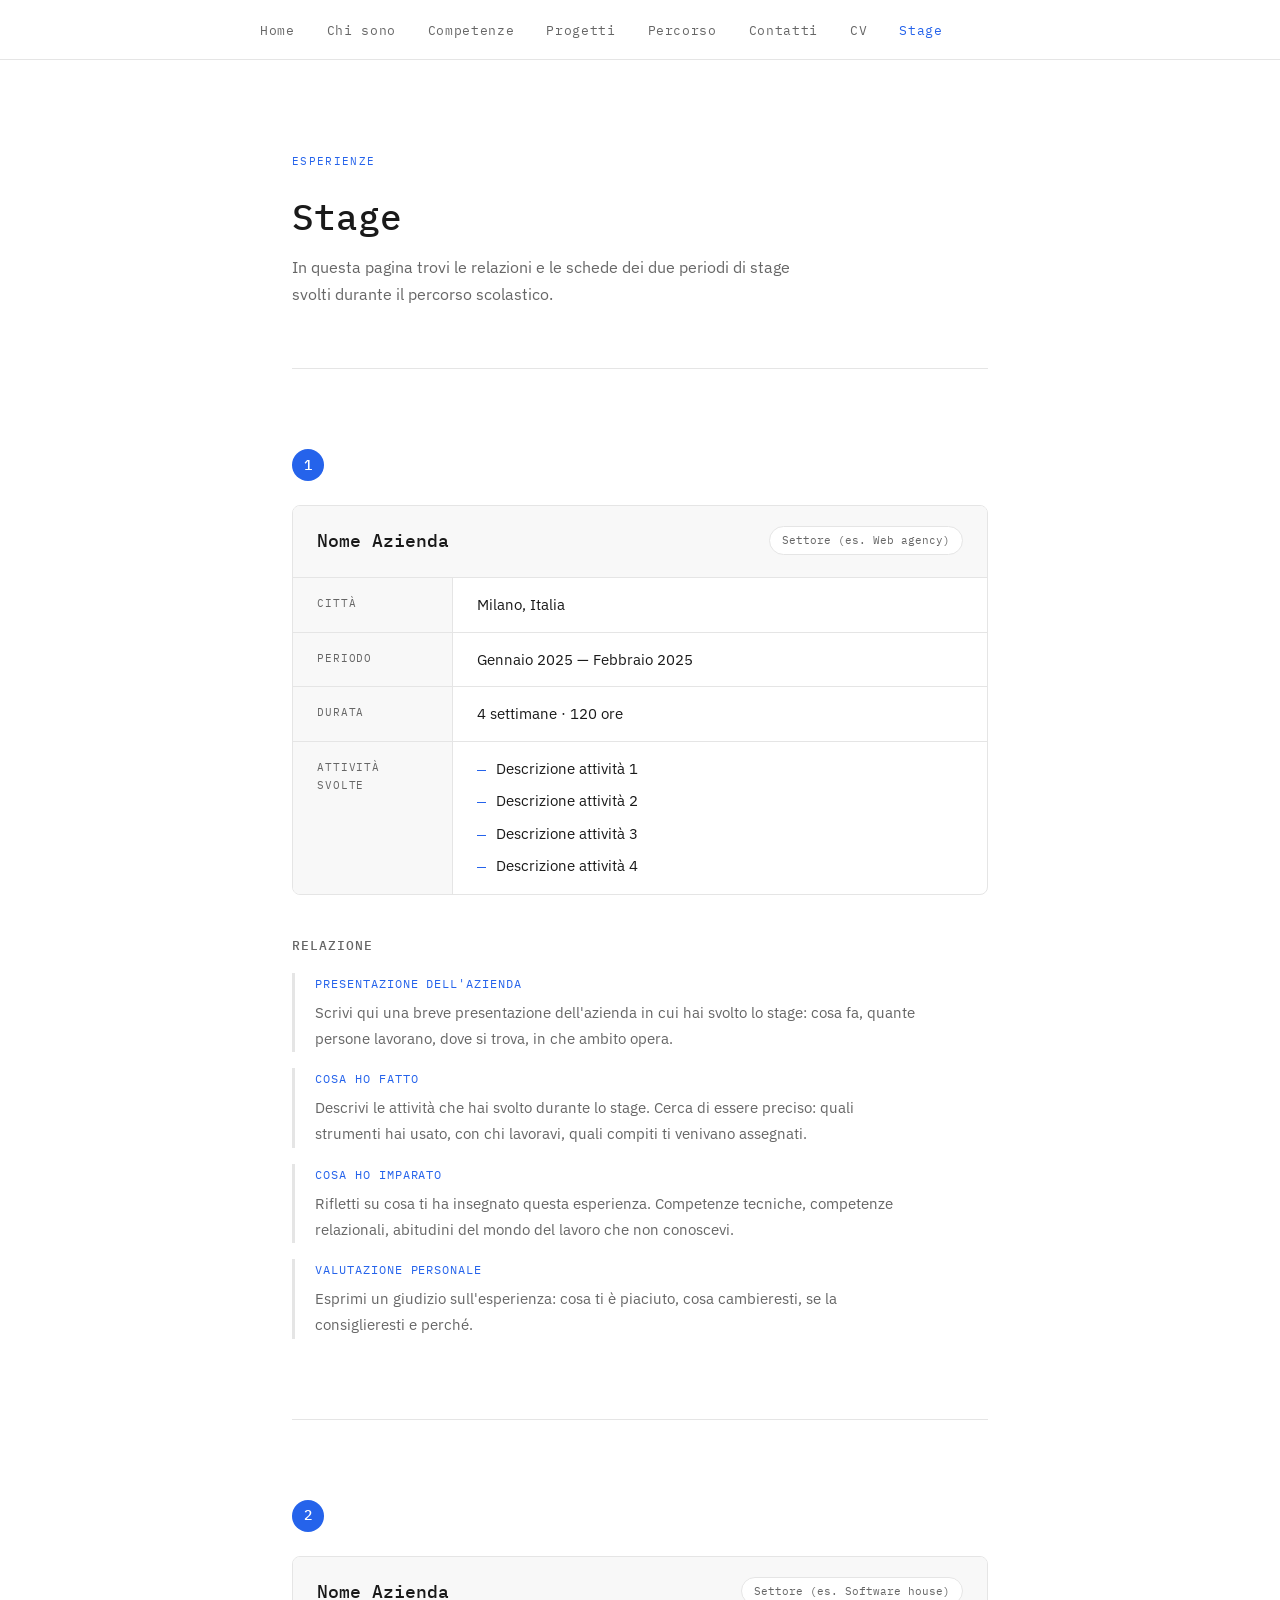
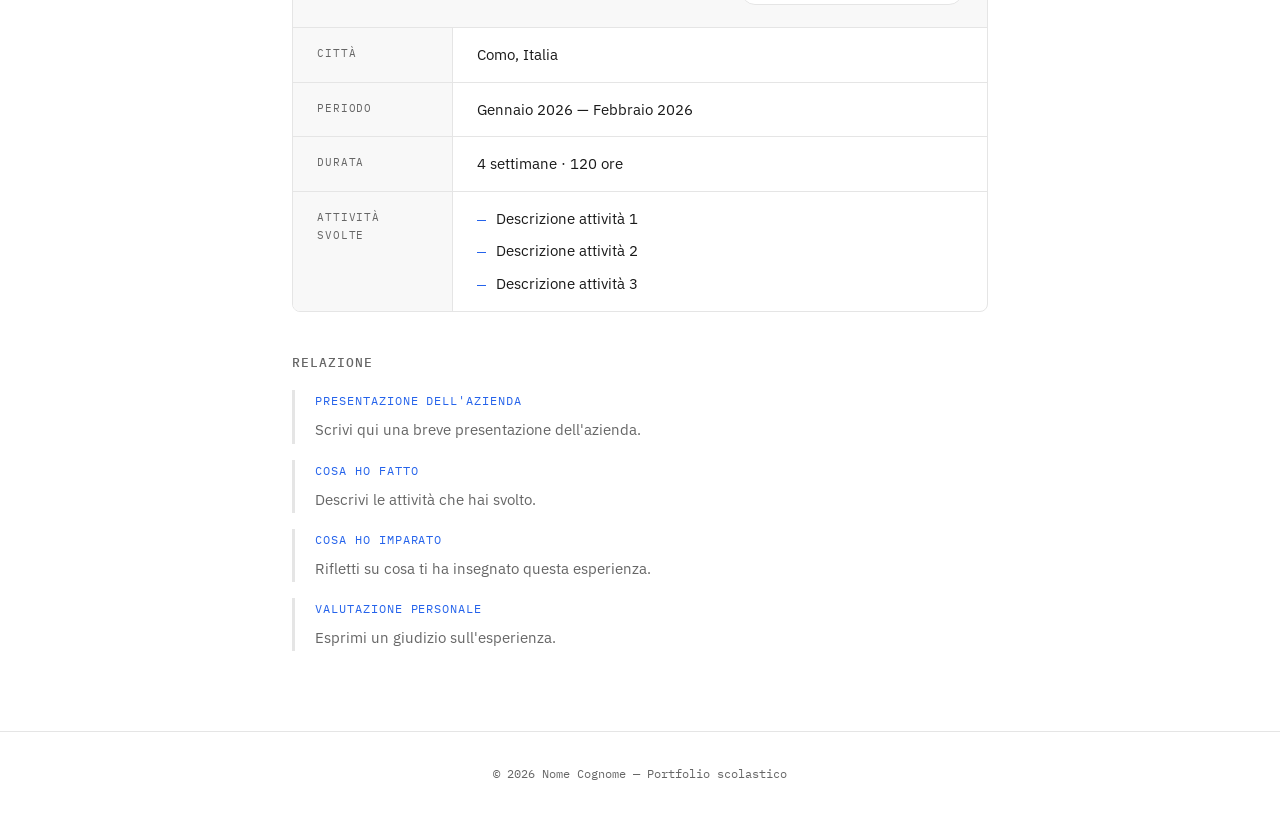
==== stage.html @ 21e11214 "Add files via upload" ====
<!DOCTYPE html>
<html lang="it">
<head>
  <meta charset="UTF-8" />
  <meta name="viewport" content="width=device-width, initial-scale=1.0"/>

  <!-- ✏️ MODIFICA: cambia il titolo con il tuo nome -->
  <title>Nome Cognome — Stage</title>

  <link rel="preconnect" href="https://fonts.googleapis.com">
  <link href="https://fonts.googleapis.com/css2?family=IBM+Plex+Sans:wght@300;400;500&family=IBM+Plex+Mono:wght@400;500&display=swap" rel="stylesheet">
  <link rel="stylesheet" href="style.css">
</head>

<body class="pagina-stage">

  <!-- NAVIGAZIONE -->
  <nav>
    <ul>
      <!-- ✏️ MODIFICA: stessi link del tuo portfolio -->
      <li><a href="./index.html">Home</a></li>
      <li><a href="index.html#chi-sono">Chi sono</a></li>
      <li><a href="./index.html#competenze">Competenze</a></li>
      <li><a href="./index.html#progetti">Progetti</a></li>
      <li><a href="./index.html#percorso">Percorso</a></li>
      <li><a href="./index.html#contatti">Contatti</a></li>
      <li><a href="./index.html#cv">CV</a></li>
      <li><a href="./stage.html" class="attivo">Stage</a></li>
    </ul>
  </nav>

  <main>

    <!-- INTESTAZIONE -->
    <section id="intro">
      <p class="etichetta">Esperienze</p>
      <h1>Stage</h1>
      <p>
        In questa pagina trovi le relazioni e le schede dei due periodi
        di stage svolti durante il percorso scolastico.
      </p>
    </section>


    <!-- ==========================================
         STAGE 1
         ========================================== -->
    <section id="stage-1">

      <div class="numero-stage">1</div>

      <!-- SCHEDA AZIENDA -->
      <div class="scheda-azienda">

        <div class="scheda-header">
          <!-- ✏️ MODIFICA: nome azienda e settore -->
          <h2>Nome Azienda</h2>
          <span class="settore-badge">Settore (es. Web agency)</span>
        </div>

        <div class="scheda-corpo">

          <div class="scheda-riga">
            <span class="scheda-label">Città</span>
            <!-- ✏️ MODIFICA -->
            <span class="scheda-valore">Milano, Italia</span>
          </div>

          <div class="scheda-riga">
            <span class="scheda-label">Periodo</span>
            <!-- ✏️ MODIFICA: quando hai fatto lo stage -->
            <span class="scheda-valore">Gennaio 2025 — Febbraio 2025</span>
          </div>

          <div class="scheda-riga">
            <span class="scheda-label">Durata</span>
            <!-- ✏️ MODIFICA -->
            <span class="scheda-valore">4 settimane · 120 ore</span>
          </div>

          <div class="scheda-riga">
            <span class="scheda-label">Attività svolte</span>
            <!-- ✏️ MODIFICA: aggiungi / rimuovi voci -->
            <ul class="attivita-lista">
              <li>Descrizione attività 1</li>
              <li>Descrizione attività 2</li>
              <li>Descrizione attività 3</li>
              <li>Descrizione attività 4</li>
            </ul>
          </div>

        </div>
      </div>

      <!-- RELAZIONE -->
      <div class="relazione-contenitore">
        <h3>Relazione</h3>

        <div class="relazione-testo">

          <!-- ✏️ Ogni blocco è un paragrafo della relazione.
               Puoi cambiare i titoli e scrivere il tuo testo dentro i tag <p>.
               Puoi aggiungere altri paragrafi copiando il blocco sotto. -->

          <div class="relazione-paragrafo">
            <p class="para-titolo">Presentazione dell'azienda</p>
            <p>
              Scrivi qui una breve presentazione dell'azienda in cui hai svolto
              lo stage: cosa fa, quante persone lavorano, dove si trova,
              in che ambito opera.
            </p>
          </div>

          <div class="relazione-paragrafo">
            <p class="para-titolo">Cosa ho fatto</p>
            <p>
              Descrivi le attività che hai svolto durante lo stage.
              Cerca di essere preciso: quali strumenti hai usato,
              con chi lavoravi, quali compiti ti venivano assegnati.
            </p>
          </div>

          <div class="relazione-paragrafo">
            <p class="para-titolo">Cosa ho imparato</p>
            <p>
              Rifletti su cosa ti ha insegnato questa esperienza.
              Competenze tecniche, competenze relazionali, abitudini
              del mondo del lavoro che non conoscevi.
            </p>
          </div>

          <div class="relazione-paragrafo">
            <p class="para-titolo">Valutazione personale</p>
            <p>
              Esprimi un giudizio sull'esperienza: cosa ti è piaciuto,
              cosa cambieresti, se la consiglieresti e perché.
            </p>
          </div>

        </div>
      </div>

    </section>


    <!-- ==========================================
         STAGE 2
         ========================================== -->
    <section id="stage-2">

      <div class="numero-stage">2</div>

      <!-- SCHEDA AZIENDA -->
      <div class="scheda-azienda">

        <div class="scheda-header">
          <!-- ✏️ MODIFICA: nome azienda e settore -->
          <h2>Nome Azienda</h2>
          <span class="settore-badge">Settore (es. Software house)</span>
        </div>

        <div class="scheda-corpo">

          <div class="scheda-riga">
            <span class="scheda-label">Città</span>
            <span class="scheda-valore">Como, Italia</span>
          </div>

          <div class="scheda-riga">
            <span class="scheda-label">Periodo</span>
            <span class="scheda-valore">Gennaio 2026 — Febbraio 2026</span>
          </div>

          <div class="scheda-riga">
            <span class="scheda-label">Durata</span>
            <span class="scheda-valore">4 settimane · 120 ore</span>
          </div>

          <div class="scheda-riga">
            <span class="scheda-label">Attività svolte</span>
            <ul class="attivita-lista">
              <li>Descrizione attività 1</li>
              <li>Descrizione attività 2</li>
              <li>Descrizione attività 3</li>
            </ul>
          </div>

        </div>
      </div>

      <!-- RELAZIONE -->
      <div class="relazione-contenitore">
        <h3>Relazione</h3>

        <div class="relazione-testo">

          <div class="relazione-paragrafo">
            <p class="para-titolo">Presentazione dell'azienda</p>
            <p>
              Scrivi qui una breve presentazione dell'azienda.
            </p>
          </div>

          <div class="relazione-paragrafo">
            <p class="para-titolo">Cosa ho fatto</p>
            <p>
              Descrivi le attività che hai svolto.
            </p>
          </div>

          <div class="relazione-paragrafo">
            <p class="para-titolo">Cosa ho imparato</p>
            <p>
              Rifletti su cosa ti ha insegnato questa esperienza.
            </p>
          </div>

          <div class="relazione-paragrafo">
            <p class="para-titolo">Valutazione personale</p>
            <p>
              Esprimi un giudizio sull'esperienza.
            </p>
          </div>

        </div>
      </div>

    </section>

  </main>

  <footer>
    <!-- ✏️ MODIFICA: il tuo nome -->
    © 2026 Nome Cognome — Portfolio scolastico
  </footer>

</body>
</html>
---- style.css ----
/* =============================================
   VARIABILI — modifica qui i colori del sito
   Cambiarle qui le cambia su TUTTE le pagine
   ============================================= */
:root {
  --colore-sfondo:     #ffffff;
  --colore-testo:      #1a1a1a;
  --colore-testo-muto: #666666;
  --colore-accento:    #2563eb;   /* ✏️ cambia questo colore con il tuo preferito */
  --colore-bordo:      #e5e5e5;
  --colore-card:       #f8f8f8;

  --font-titoli: 'IBM Plex Mono', monospace;
  --font-testo:  'IBM Plex Sans', sans-serif;

  --larghezza-max: 760px;
  --raggio:        8px;
}

/* =============================================
   RESET E BASE
   ============================================= */
*, *::before, *::after {
  box-sizing: border-box;
  margin: 0;
  padding: 0;
}

html {
  scroll-behavior: smooth;
}

body {
  background-color: var(--colore-sfondo);
  color: var(--colore-testo);
  font-family: var(--font-testo);
  font-size: 16px;
  line-height: 1.7;
}

/* =============================================
   NAVIGAZIONE
   ============================================= */
nav {
  position: sticky;
  top: 0;
  background-color: var(--colore-sfondo);
  border-bottom: 1px solid var(--colore-bordo);
  z-index: 100;
  padding: 0 32px;
}

nav ul {
  list-style: none;
  display: flex;
  gap: 32px;
  max-width: var(--larghezza-max);
  margin: 0 auto;
  padding: 16px 0;
}

nav a {
  text-decoration: none;
  color: var(--colore-testo-muto);
  font-size: 13px;
  font-family: var(--font-titoli);
  letter-spacing: 0.05em;
  transition: color 0.2s;
}

nav a:hover,
nav a.attivo {
  color: var(--colore-accento);
}

/* =============================================
   LAYOUT PRINCIPALE
   ============================================= */
main {
  max-width: var(--larghezza-max);
  margin: 0 auto;
  padding: 0 32px;
}

section {
  padding: 80px 0;
  border-bottom: 1px solid var(--colore-bordo);
}

section:last-child {
  border-bottom: none;
}

/* =============================================
   TIPOGRAFIA
   ============================================= */
.etichetta {
  font-family: var(--font-titoli);
  font-size: 11px;
  letter-spacing: 0.12em;
  text-transform: uppercase;
  color: var(--colore-accento);
  margin-bottom: 24px;
}

h1 {
  font-family: var(--font-titoli);
  font-size: clamp(28px, 5vw, 42px);
  font-weight: 500;
  line-height: 1.2;
  margin-bottom: 16px;
}

/* h1 nella pagina stage è leggermente più piccolo */
.pagina-stage h1 {
  font-size: clamp(24px, 4vw, 36px);
}

h2 {
  font-family: var(--font-titoli);
  font-size: 22px;
  font-weight: 500;
  margin-bottom: 8px;
}

h3 {
  font-family: var(--font-titoli);
  font-size: 15px;
  font-weight: 500;
  margin-bottom: 6px;
}

p {
  color: var(--colore-testo-muto);
  max-width: 600px;
}

a {
  color: var(--colore-accento);
}

/* =============================================
   SEZIONE HERO (intestazione — solo index)
   ============================================= */
#hero {
  padding: 100px 0 80px;
}

#hero .sottotitolo {
  font-size: 18px;
  color: var(--colore-testo-muto);
  margin-bottom: 32px;
  max-width: 520px;
}

.tag-list {
  display: flex;
  flex-wrap: wrap;
  gap: 8px;
  margin-top: 24px;
}

.tag {
  font-family: var(--font-titoli);
  font-size: 12px;
  padding: 4px 12px;
  border: 1px solid var(--colore-bordo);
  border-radius: 100px;
  color: var(--colore-testo-muto);
}

/* =============================================
   SEZIONE CHI SONO — griglia 2 colonne
   ============================================= */
.griglia-2col {
  display: grid;
  grid-template-columns: 1fr 1fr;
  gap: 40px;
  margin-top: 32px;
}

.info-riga {
  display: flex;
  flex-direction: column;
  gap: 4px;
  padding: 16px 0;
  border-bottom: 1px solid var(--colore-bordo);
}

.info-riga span:first-child {
  font-family: var(--font-titoli);
  font-size: 11px;
  text-transform: uppercase;
  letter-spacing: 0.08em;
  color: var(--colore-testo-muto);
}

.info-riga span:last-child {
  font-size: 15px;
  color: var(--colore-testo);
}

/* =============================================
   SEZIONE COMPETENZE
   ============================================= */
.competenze-griglia {
  display: grid;
  grid-template-columns: repeat(auto-fill, minmax(200px, 1fr));
  gap: 16px;
  margin-top: 32px;
}

.competenza-card {
  background: var(--colore-card);
  border: 1px solid var(--colore-bordo);
  border-radius: var(--raggio);
  padding: 20px;
}

.competenza-card h3 {
  font-size: 13px;
  margin-bottom: 12px;
  color: var(--colore-testo);
}

.barra-contenitore {
  background: var(--colore-bordo);
  border-radius: 4px;
  height: 4px;
  overflow: hidden;
}

.barra {
  height: 100%;
  background: var(--colore-accento);
  border-radius: 4px;
}

.livello-label {
  font-family: var(--font-titoli);
  font-size: 10px;
  color: var(--colore-testo-muto);
  margin-top: 6px;
}

/* =============================================
   SEZIONE PROGETTI
   ============================================= */
.progetti-lista {
  display: flex;
  flex-direction: column;
  gap: 24px;
  margin-top: 32px;
}

.progetto-card {
  border: 1px solid var(--colore-bordo);
  border-radius: var(--raggio);
  overflow: hidden;
  transition: border-color 0.2s;
}

.progetto-card:hover {
  border-color: var(--colore-accento);
}

.progetto-immagine {
  width: 100%;
  height: 180px;
  background: var(--colore-card);
  display: flex;
  align-items: center;
  justify-content: center;
  font-family: var(--font-titoli);
  font-size: 12px;
  color: var(--colore-testo-muto);
  /* ✏️ puoi sostituire il colore di sfondo con un'immagine:
     background: url('immagine-progetto.jpg') center/cover; */
}

.progetto-corpo {
  padding: 24px;
}

.progetto-meta {
  display: flex;
  gap: 12px;
  margin-top: 12px;
  flex-wrap: wrap;
}

.badge {
  font-family: var(--font-titoli);
  font-size: 11px;
  padding: 3px 10px;
  border-radius: 4px;
  background: var(--colore-card);
  border: 1px solid var(--colore-bordo);
  color: var(--colore-testo-muto);
}

.progetto-link {
  display: inline-block;
  margin-top: 16px;
  font-family: var(--font-titoli);
  font-size: 12px;
  color: var(--colore-accento);
  text-decoration: none;
}

.progetto-link:hover {
  text-decoration: underline;
}

/* =============================================
   SEZIONE PERCORSO — timeline
   ============================================= */
.timeline {
  margin-top: 32px;
  display: flex;
  flex-direction: column;
  gap: 0;
}

.timeline-item {
  display: grid;
  grid-template-columns: 100px 1fr;
  gap: 24px;
  padding-bottom: 32px;
  position: relative;
}

.timeline-item::before {
  content: '';
  position: absolute;
  left: 91px;
  top: 6px;
  bottom: 0;
  width: 1px;
  background: var(--colore-bordo);
}

.timeline-item:last-child::before {
  display: none;
}

.timeline-anno {
  font-family: var(--font-titoli);
  font-size: 12px;
  color: var(--colore-testo-muto);
  padding-top: 2px;
  text-align: right;
}

.timeline-contenuto {
  padding-left: 20px;
  position: relative;
}

.timeline-contenuto::before {
  content: '';
  position: absolute;
  left: -4px;
  top: 7px;
  width: 8px;
  height: 8px;
  border-radius: 50%;
  background: var(--colore-accento);
}

/* =============================================
   SEZIONE CONTATTI
   ============================================= */
.contatti-lista {
  margin-top: 32px;
  display: flex;
  flex-direction: column;
  gap: 16px;
}

.contatto-riga {
  display: flex;
  align-items: center;
  gap: 16px;
  padding: 16px 20px;
  border: 1px solid var(--colore-bordo);
  border-radius: var(--raggio);
  text-decoration: none;
  color: var(--colore-testo);
  transition: border-color 0.2s, background 0.2s;
}

.contatto-riga:hover {
  border-color: var(--colore-accento);
  background: var(--colore-card);
}

.contatto-icona {
  font-family: var(--font-titoli);
  font-size: 12px;
  color: var(--colore-accento);
  min-width: 80px;
}

/* =============================================
   SEZIONE CV
   ============================================= */
.cv-download-bar {
  display: flex;
  align-items: center;
  justify-content: space-between;
  background: var(--colore-card);
  border: 1px solid var(--colore-bordo);
  border-radius: var(--raggio);
  padding: 16px 24px;
  margin-top: 32px;
  margin-bottom: 40px;
  flex-wrap: wrap;
  gap: 12px;
}

.cv-download-bar p {
  font-size: 14px;
  max-width: none;
}

.btn-scarica {
  display: inline-flex;
  align-items: center;
  gap: 8px;
  background: var(--colore-accento);
  color: #fff;
  text-decoration: none;
  font-family: var(--font-titoli);
  font-size: 12px;
  letter-spacing: 0.05em;
  padding: 10px 20px;
  border-radius: var(--raggio);
  transition: opacity 0.2s;
  white-space: nowrap;
}

.btn-scarica:hover {
  opacity: 0.85;
  color: #fff;
}

.cv-blocco {
  margin-bottom: 40px;
}

.cv-blocco-titolo {
  font-family: var(--font-titoli);
  font-size: 11px;
  letter-spacing: 0.12em;
  text-transform: uppercase;
  color: var(--colore-accento);
  border-bottom: 1px solid var(--colore-bordo);
  padding-bottom: 8px;
  margin-bottom: 20px;
}

.cv-riga {
  display: grid;
  grid-template-columns: 110px 1fr;
  gap: 16px 24px;
  padding: 14px 0;
  border-bottom: 1px solid var(--colore-bordo);
  align-items: start;
}

.cv-riga:last-child {
  border-bottom: none;
}

.cv-periodo {
  font-family: var(--font-titoli);
  font-size: 11px;
  color: var(--colore-testo-muto);
  padding-top: 3px;
}

.cv-contenuto h3 {
  font-size: 14px;
  font-weight: 500;
  margin-bottom: 2px;
  color: var(--colore-testo);
}

.cv-contenuto .cv-luogo {
  font-size: 13px;
  color: var(--colore-accento);
  font-family: var(--font-titoli);
  margin-bottom: 4px;
}

.cv-contenuto p {
  font-size: 13px;
  color: var(--colore-testo-muto);
  max-width: none;
  margin: 0;
}

.cv-skill-lista {
  display: flex;
  flex-wrap: wrap;
  gap: 8px;
  padding: 12px 0;
}

.cv-skill {
  font-family: var(--font-titoli);
  font-size: 11px;
  padding: 4px 12px;
  border-radius: 4px;
  background: var(--colore-card);
  border: 1px solid var(--colore-bordo);
  color: var(--colore-testo);
}

/* =============================================
   PAGINA STAGE — componenti specifici
   ============================================= */

/* Intestazione pagina stage */
#intro {
  padding: 80px 0 60px;
}

#intro p {
  margin-top: 12px;
  max-width: 520px;
}

/* Numerazione stage (cerchio colorato) */
.numero-stage {
  display: inline-flex;
  align-items: center;
  justify-content: center;
  width: 32px;
  height: 32px;
  border-radius: 50%;
  background: var(--colore-accento);
  color: #fff;
  font-family: var(--font-titoli);
  font-size: 14px;
  font-weight: 500;
  margin-bottom: 24px;
}

/* Scheda azienda */
.scheda-azienda {
  border: 1px solid var(--colore-bordo);
  border-radius: var(--raggio);
  overflow: hidden;
  margin-bottom: 40px;
}

.scheda-header {
  background: var(--colore-card);
  border-bottom: 1px solid var(--colore-bordo);
  padding: 20px 24px;
  display: flex;
  align-items: flex-start;
  justify-content: space-between;
  gap: 16px;
  flex-wrap: wrap;
}

.scheda-header h2 {
  font-size: 18px;
  margin-bottom: 0;
}

.scheda-header .settore-badge {
  font-family: var(--font-titoli);
  font-size: 11px;
  padding: 4px 12px;
  border: 1px solid var(--colore-bordo);
  border-radius: 100px;
  color: var(--colore-testo-muto);
  background: var(--colore-sfondo);
  white-space: nowrap;
}

.scheda-corpo {
  padding: 0;
}

.scheda-riga {
  display: grid;
  grid-template-columns: 160px 1fr;
  border-bottom: 1px solid var(--colore-bordo);
}

.scheda-riga:last-child {
  border-bottom: none;
}

.scheda-label {
  font-family: var(--font-titoli);
  font-size: 11px;
  text-transform: uppercase;
  letter-spacing: 0.08em;
  color: var(--colore-testo-muto);
  padding: 16px 24px;
  background: var(--colore-card);
  border-right: 1px solid var(--colore-bordo);
  display: flex;
  align-items: flex-start;
}

.scheda-valore {
  padding: 14px 24px;
  font-size: 15px;
  color: var(--colore-testo);
}

/* Lista attività dentro la scheda */
.attivita-lista {
  list-style: none;
  display: flex;
  flex-direction: column;
  gap: 6px;
  padding: 14px 24px;
}

.attivita-lista li {
  font-size: 15px;
  color: var(--colore-testo);
  display: flex;
  gap: 10px;
  align-items: flex-start;
}

.attivita-lista li::before {
  content: '—';
  color: var(--colore-accento);
  font-family: var(--font-titoli);
  flex-shrink: 0;
  margin-top: 1px;
}

/* Relazione */
.relazione-contenitore {
  margin-top: 8px;
}

.relazione-contenitore h3 {
  font-size: 13px;
  font-weight: 500;
  text-transform: uppercase;
  letter-spacing: 0.08em;
  color: var(--colore-testo-muto);
  margin-bottom: 16px;
}

.relazione-testo {
  display: flex;
  flex-direction: column;
  gap: 16px;
}

.relazione-paragrafo {
  border-left: 3px solid var(--colore-bordo);
  padding-left: 20px;
}

.relazione-paragrafo .para-titolo {
  font-family: var(--font-titoli);
  font-size: 12px;
  text-transform: uppercase;
  letter-spacing: 0.08em;
  color: var(--colore-accento);
  margin-bottom: 6px;
}

.relazione-paragrafo p {
  font-size: 15px;
  line-height: 1.75;
  /* ✏️ il testo della relazione va qui */
}

/* =============================================
   FOOTER
   ============================================= */
footer {
  border-top: 1px solid var(--colore-bordo);
  padding: 32px;
  text-align: center;
  font-family: var(--font-titoli);
  font-size: 12px;
  color: var(--colore-testo-muto);
}

/* =============================================
   RESPONSIVE (schermi piccoli)
   ============================================= */
@media (max-width: 600px) {
  main  { padding: 0 20px; }
  nav   { padding: 0 20px; }

  /* index */
  .griglia-2col      { grid-template-columns: 1fr; }
  .timeline-item     { grid-template-columns: 70px 1fr; }
  .cv-riga           { grid-template-columns: 1fr; gap: 4px; }
  .cv-periodo        { padding-top: 0; }
  .cv-download-bar   { flex-direction: column; align-items: flex-start; }

  /* stage */
  .scheda-riga       { grid-template-columns: 1fr; }
  .scheda-label      { border-right: none; border-bottom: 1px solid var(--colore-bordo); }
  .scheda-header     { flex-direction: column; gap: 8px; }
}
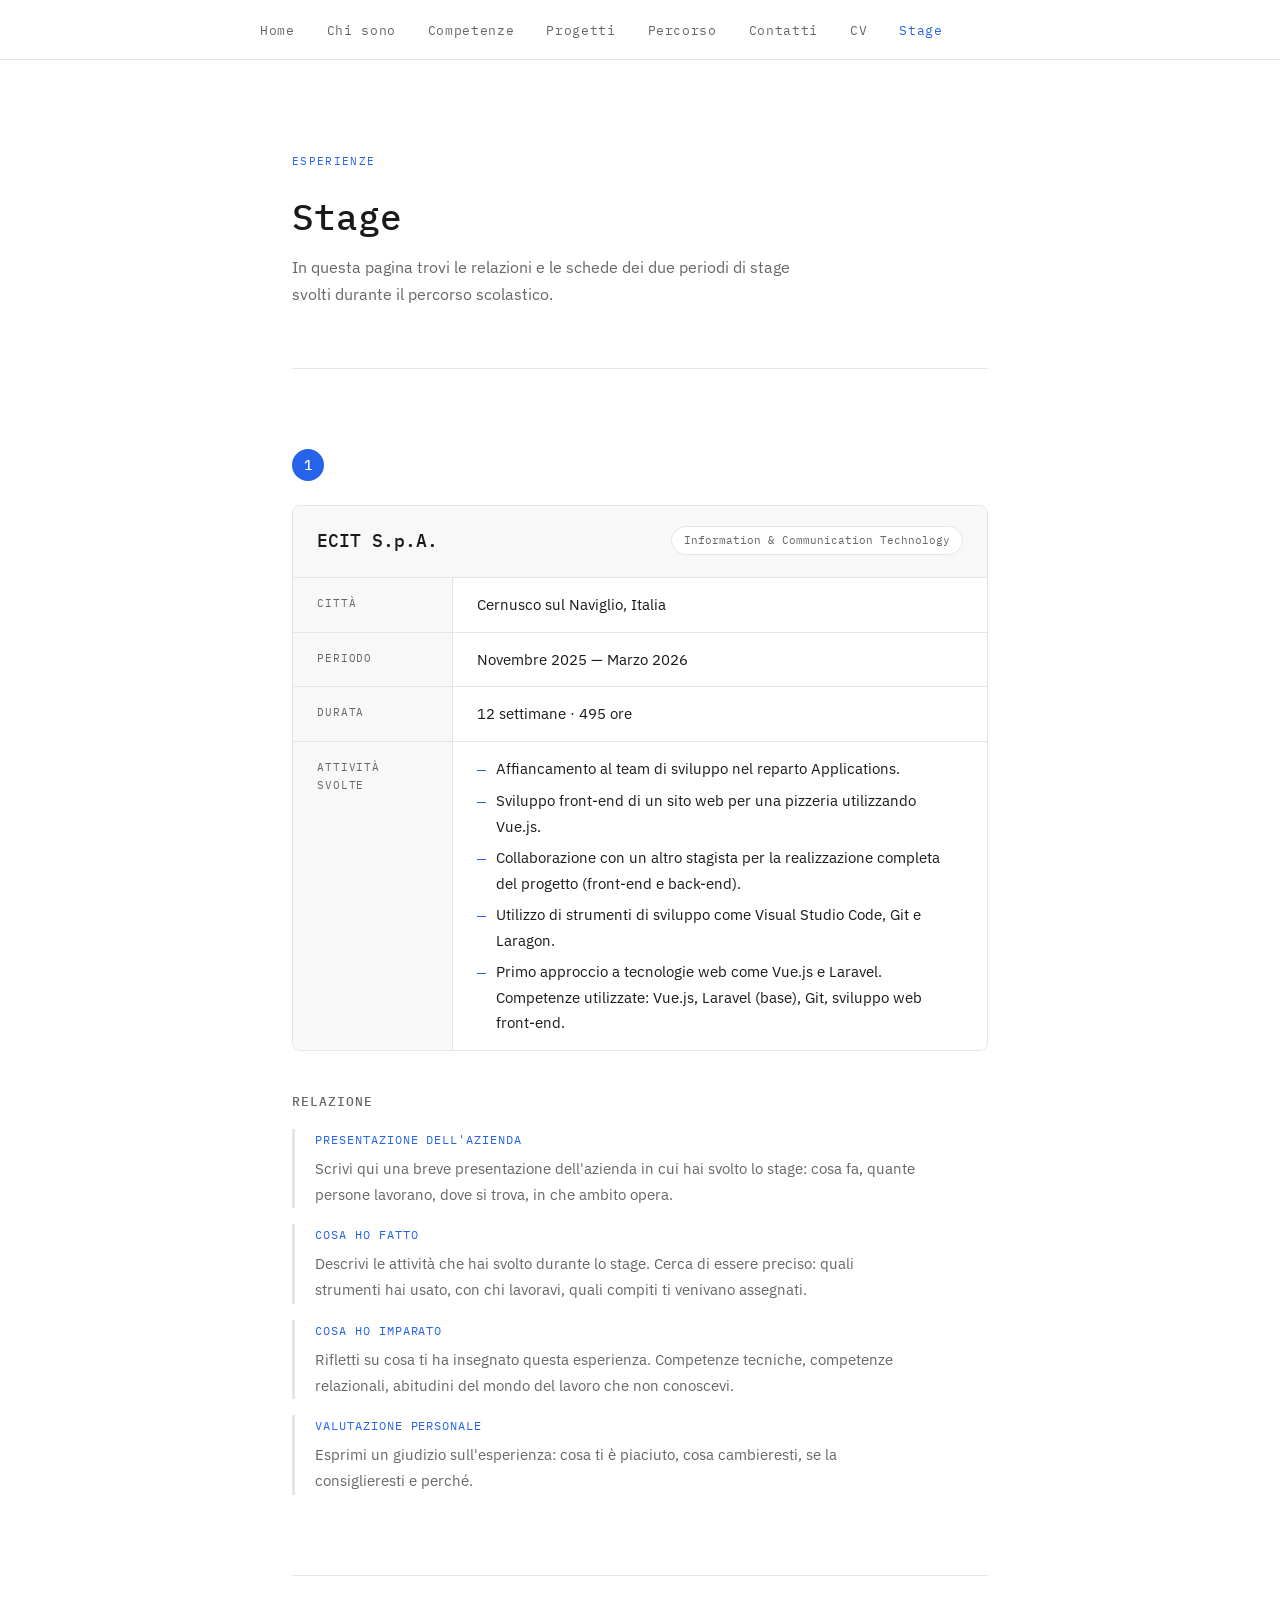
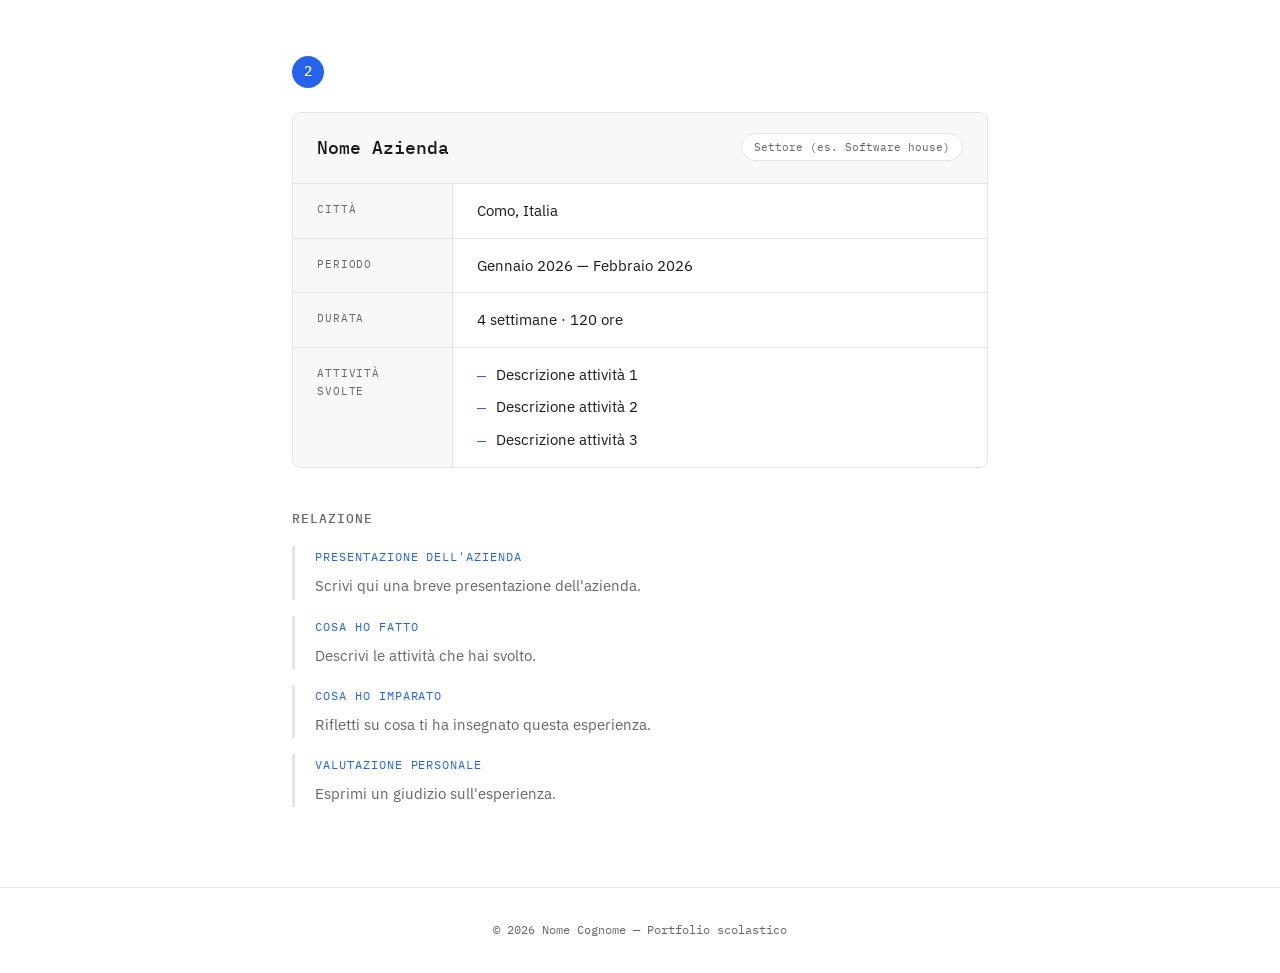
==== commit d5396cb1: "update 23/04" ====
--- a/stage.html
+++ b/stage.html
@@ -5,7 +5,7 @@
   <meta name="viewport" content="width=device-width, initial-scale=1.0"/>
 
   <!-- ✏️ MODIFICA: cambia il titolo con il tuo nome -->
-  <title>Nome Cognome — Stage</title>
+  <title>Joseph Grieco — Stage</title>
 
   <link rel="preconnect" href="https://fonts.googleapis.com">
   <link href="https://fonts.googleapis.com/css2?family=IBM+Plex+Sans:wght@300;400;500&family=IBM+Plex+Mono:wght@400;500&display=swap" rel="stylesheet">
@@ -54,8 +54,8 @@
 
         <div class="scheda-header">
           <!-- ✏️ MODIFICA: nome azienda e settore -->
-          <h2>Nome Azienda</h2>
-          <span class="settore-badge">Settore (es. Web agency)</span>
+          <h2>ECIT S.p.A.</h2>
+          <span class="settore-badge">Information & Communication Technology</span>
         </div>
 
         <div class="scheda-corpo">
@@ -63,29 +63,30 @@
           <div class="scheda-riga">
             <span class="scheda-label">Città</span>
             <!-- ✏️ MODIFICA -->
-            <span class="scheda-valore">Milano, Italia</span>
+            <span class="scheda-valore">Cernusco sul Naviglio, Italia</span>
           </div>
 
           <div class="scheda-riga">
             <span class="scheda-label">Periodo</span>
             <!-- ✏️ MODIFICA: quando hai fatto lo stage -->
-            <span class="scheda-valore">Gennaio 2025 — Febbraio 2025</span>
+            <span class="scheda-valore">Novembre 2025 — Marzo 2026</span>
           </div>
 
           <div class="scheda-riga">
             <span class="scheda-label">Durata</span>
             <!-- ✏️ MODIFICA -->
-            <span class="scheda-valore">4 settimane · 120 ore</span>
+            <span class="scheda-valore">12 settimane · 495 ore</span>
           </div>
 
           <div class="scheda-riga">
             <span class="scheda-label">Attività svolte</span>
             <!-- ✏️ MODIFICA: aggiungi / rimuovi voci -->
             <ul class="attivita-lista">
-              <li>Descrizione attività 1</li>
-              <li>Descrizione attività 2</li>
-              <li>Descrizione attività 3</li>
-              <li>Descrizione attività 4</li>
+              <li>Affiancamento al team di sviluppo nel reparto Applications.</li>
+              <li>Sviluppo front-end di un sito web per una pizzeria utilizzando Vue.js.</li>
+              <li>Collaborazione con un altro stagista per la realizzazione completa del progetto (front-end e back-end).</li>
+              <li>Utilizzo di strumenti di sviluppo come Visual Studio Code, Git e Laragon.</li>
+              <li>Primo approccio a tecnologie web come Vue.js e Laravel. Competenze utilizzate: Vue.js, Laravel (base), Git, sviluppo web front-end.</li>
             </ul>
           </div>
 
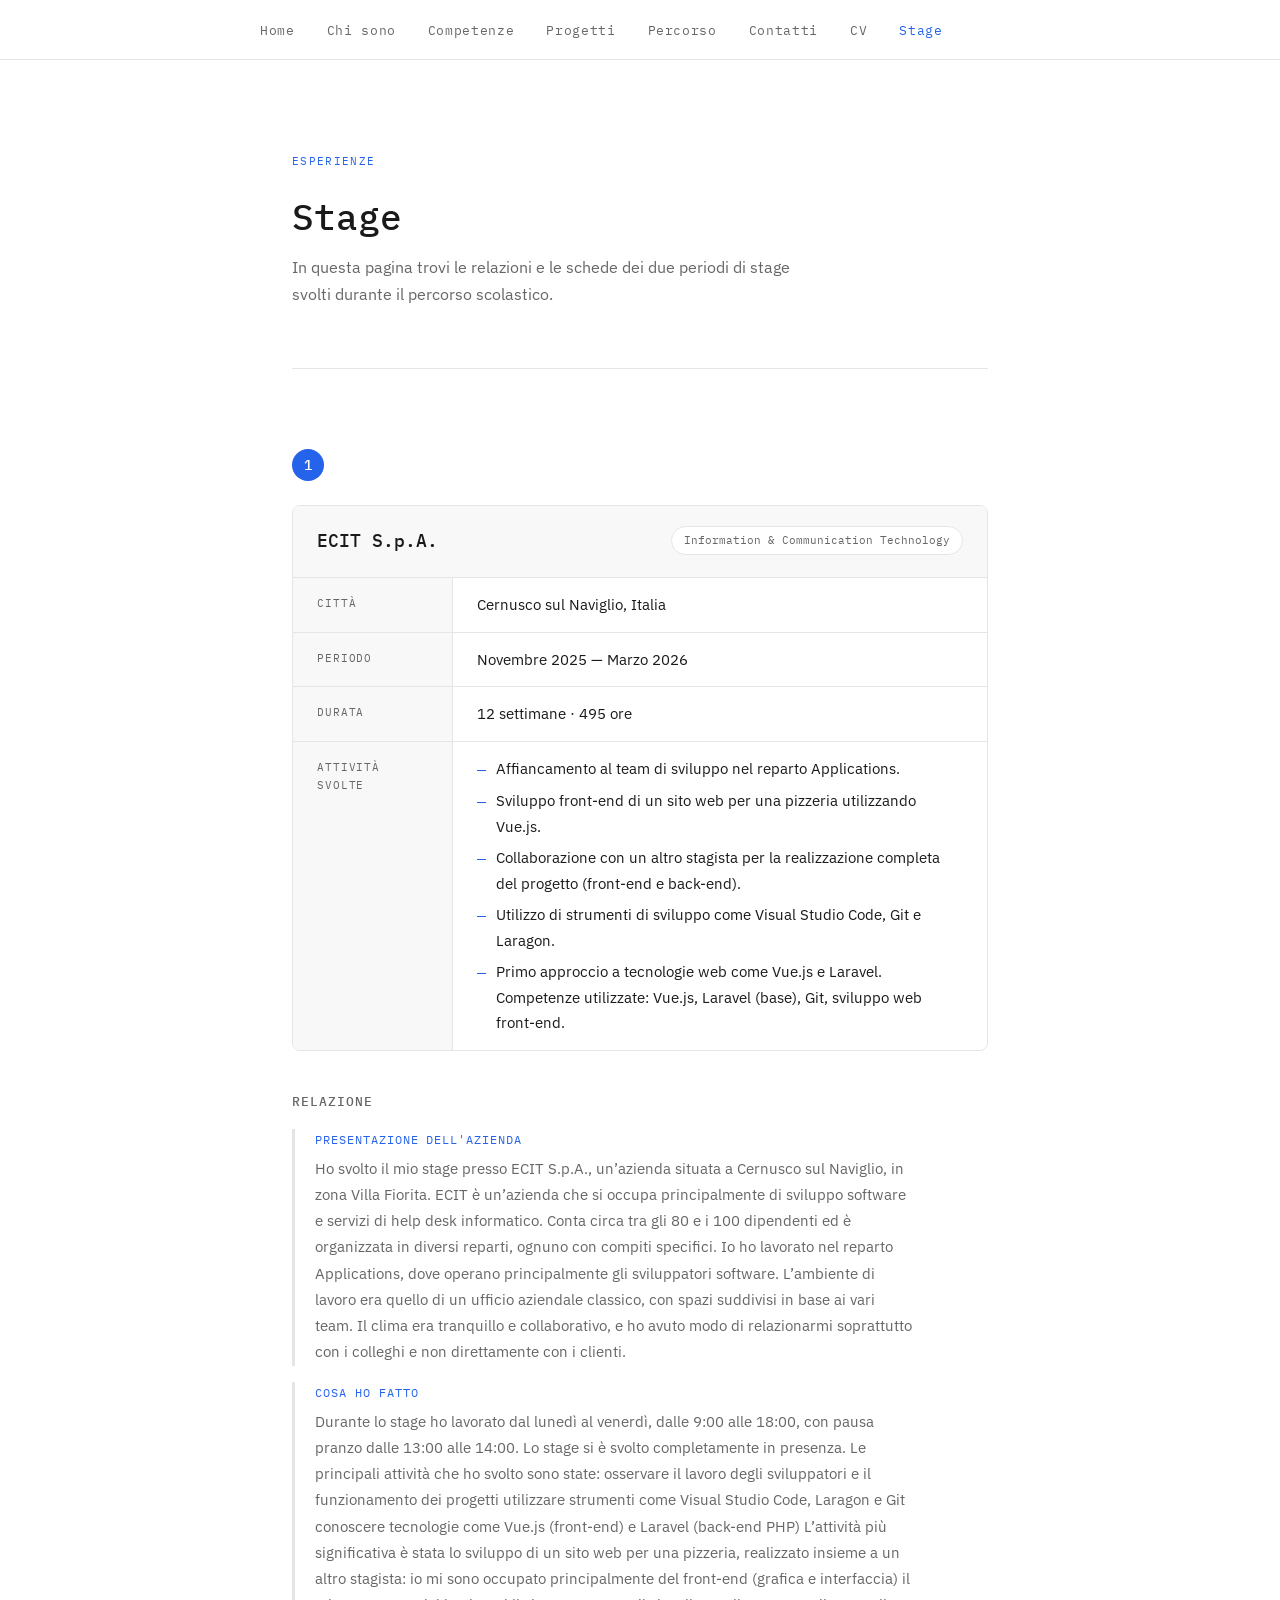
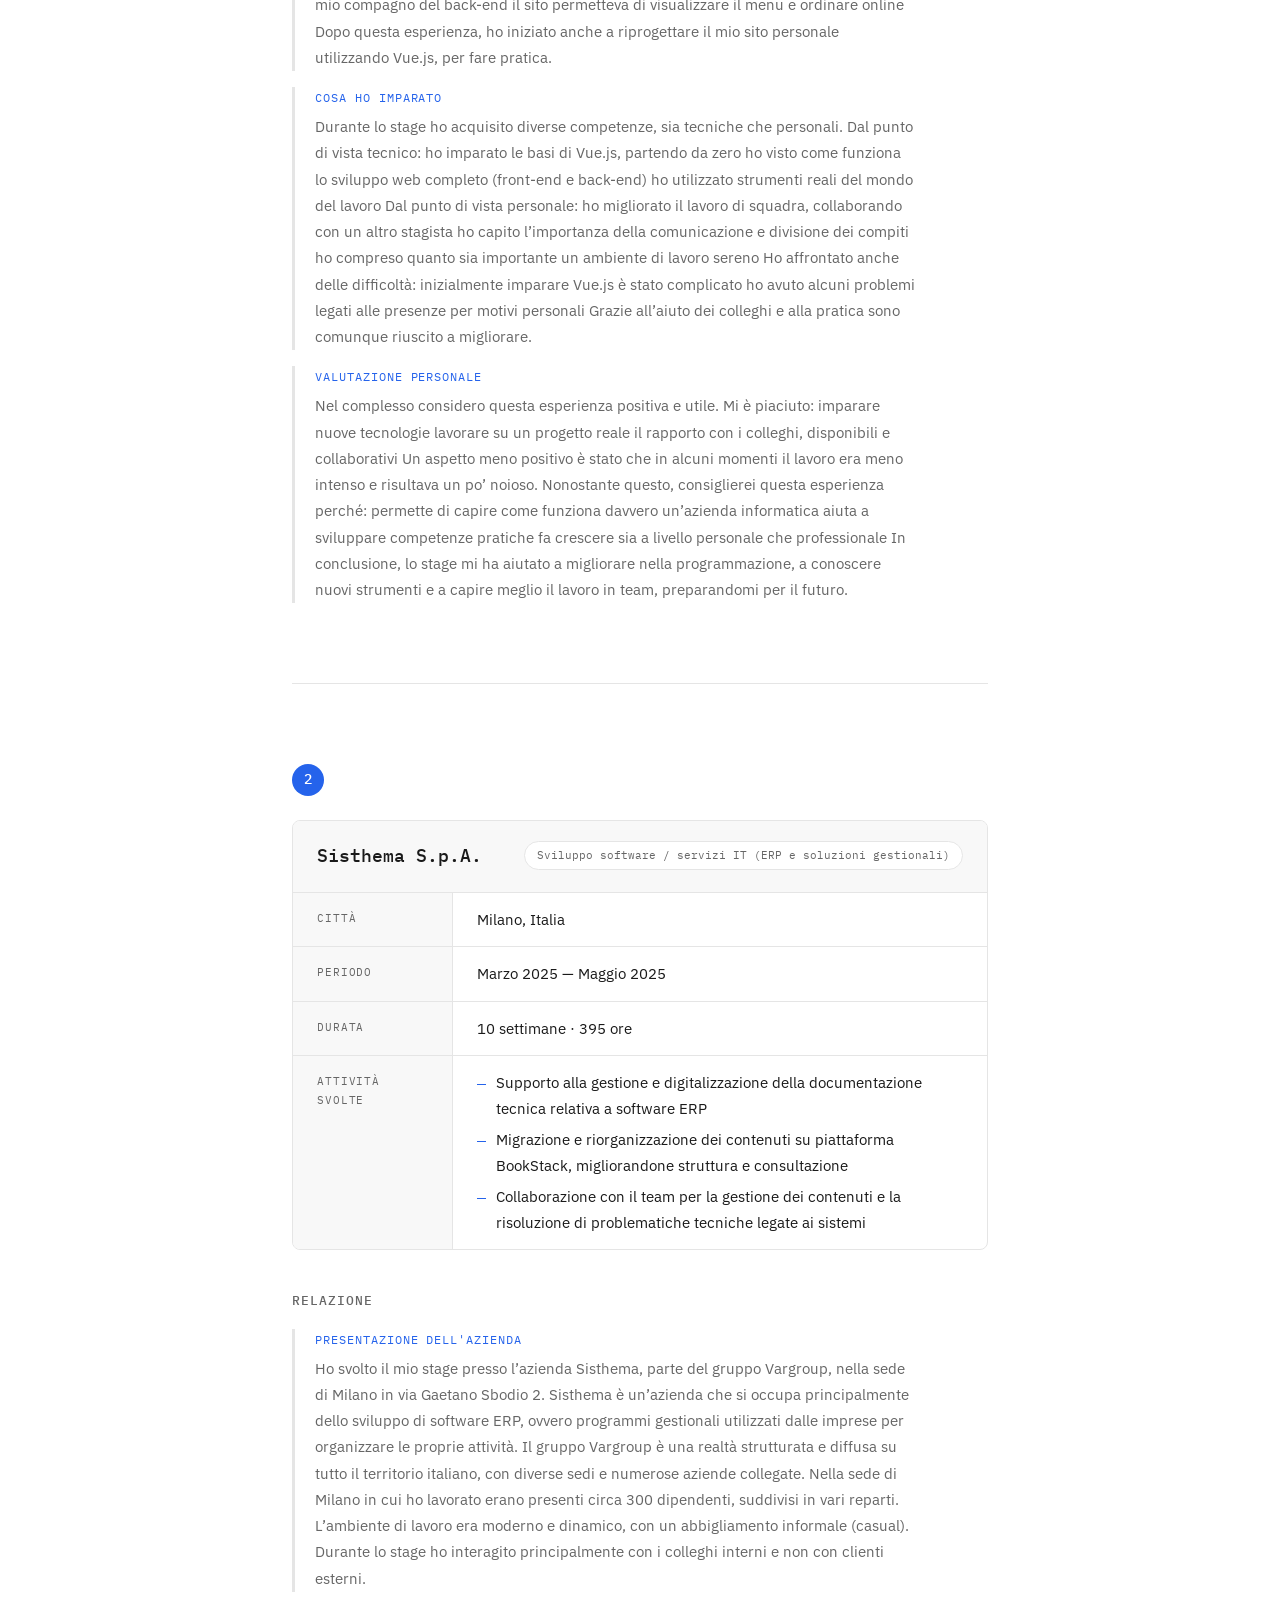
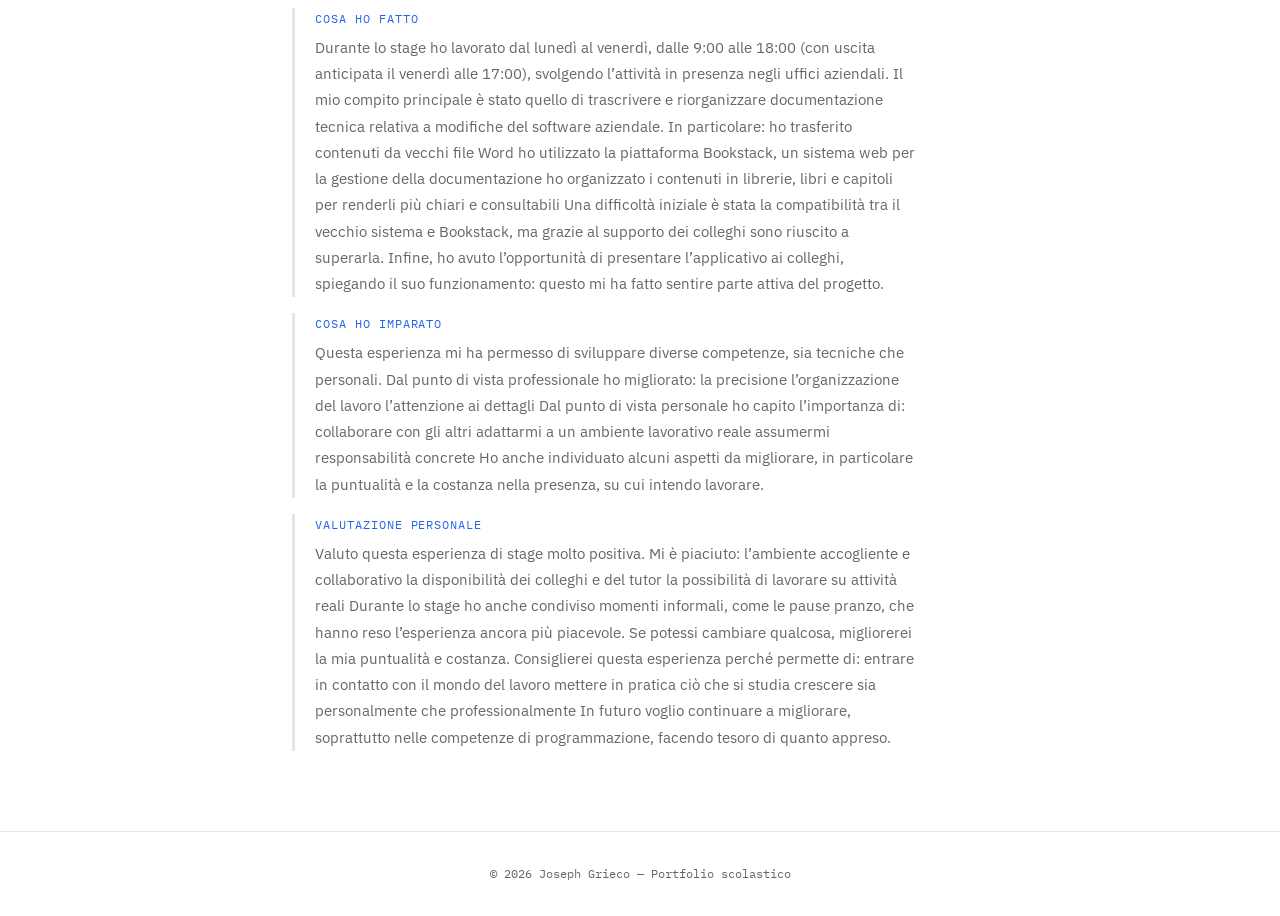
==== commit 2c642d2e: "sito completo" ====
--- a/stage.html
+++ b/stage.html
@@ -106,35 +106,81 @@
           <div class="relazione-paragrafo">
             <p class="para-titolo">Presentazione dell'azienda</p>
             <p>
-              Scrivi qui una breve presentazione dell'azienda in cui hai svolto
-              lo stage: cosa fa, quante persone lavorano, dove si trova,
-              in che ambito opera.
+              Ho svolto il mio stage presso ECIT S.p.A., un’azienda situata a Cernusco sul Naviglio, in zona Villa Fiorita.
+
+ECIT è un’azienda che si occupa principalmente di sviluppo software e servizi di help desk informatico. Conta circa tra gli 80 e i 100 dipendenti ed è organizzata in diversi reparti, ognuno con compiti specifici.
+
+Io ho lavorato nel reparto Applications, dove operano principalmente gli sviluppatori software. L’ambiente di lavoro era quello di un ufficio aziendale classico, con spazi suddivisi in base ai vari team. Il clima era tranquillo e collaborativo, e ho avuto modo di relazionarmi soprattutto con i colleghi e non direttamente con i clienti.
             </p>
           </div>
 
           <div class="relazione-paragrafo">
             <p class="para-titolo">Cosa ho fatto</p>
             <p>
-              Descrivi le attività che hai svolto durante lo stage.
-              Cerca di essere preciso: quali strumenti hai usato,
-              con chi lavoravi, quali compiti ti venivano assegnati.
+              Durante lo stage ho lavorato dal lunedì al venerdì, dalle 9:00 alle 18:00, con pausa pranzo dalle 13:00 alle 14:00. Lo stage si è svolto completamente in presenza.
+
+Le principali attività che ho svolto sono state:
+
+osservare il lavoro degli sviluppatori e il funzionamento dei progetti
+utilizzare strumenti come Visual Studio Code, Laragon e Git
+conoscere tecnologie come Vue.js (front-end) e Laravel (back-end PHP)
+
+L’attività più significativa è stata lo sviluppo di un sito web per una pizzeria, realizzato insieme a un altro stagista:
+
+io mi sono occupato principalmente del front-end (grafica e interfaccia)
+il mio compagno del back-end
+il sito permetteva di visualizzare il menu e ordinare online
+
+Dopo questa esperienza, ho iniziato anche a riprogettare il mio sito personale utilizzando Vue.js, per fare pratica.
             </p>
           </div>
 
           <div class="relazione-paragrafo">
             <p class="para-titolo">Cosa ho imparato</p>
             <p>
-              Rifletti su cosa ti ha insegnato questa esperienza.
-              Competenze tecniche, competenze relazionali, abitudini
-              del mondo del lavoro che non conoscevi.
+              Durante lo stage ho acquisito diverse competenze, sia tecniche che personali.
+
+Dal punto di vista tecnico:
+
+ho imparato le basi di Vue.js, partendo da zero
+ho visto come funziona lo sviluppo web completo (front-end e back-end)
+ho utilizzato strumenti reali del mondo del lavoro
+
+Dal punto di vista personale:
+
+ho migliorato il lavoro di squadra, collaborando con un altro stagista
+ho capito l’importanza della comunicazione e divisione dei compiti
+ho compreso quanto sia importante un ambiente di lavoro sereno
+
+Ho affrontato anche delle difficoltà:
+
+inizialmente imparare Vue.js è stato complicato
+ho avuto alcuni problemi legati alle presenze per motivi personali
+
+Grazie all’aiuto dei colleghi e alla pratica sono comunque riuscito a migliorare.
             </p>
           </div>
 
           <div class="relazione-paragrafo">
             <p class="para-titolo">Valutazione personale</p>
             <p>
-              Esprimi un giudizio sull'esperienza: cosa ti è piaciuto,
-              cosa cambieresti, se la consiglieresti e perché.
+              Nel complesso considero questa esperienza positiva e utile.
+
+Mi è piaciuto:
+
+imparare nuove tecnologie
+lavorare su un progetto reale
+il rapporto con i colleghi, disponibili e collaborativi
+
+Un aspetto meno positivo è stato che in alcuni momenti il lavoro era meno intenso e risultava un po’ noioso.
+
+Nonostante questo, consiglierei questa esperienza perché:
+
+permette di capire come funziona davvero un’azienda informatica
+aiuta a sviluppare competenze pratiche
+fa crescere sia a livello personale che professionale
+
+In conclusione, lo stage mi ha aiutato a migliorare nella programmazione, a conoscere nuovi strumenti e a capire meglio il lavoro in team, preparandomi per il futuro.
             </p>
           </div>
 
@@ -156,33 +202,33 @@
 
         <div class="scheda-header">
           <!-- ✏️ MODIFICA: nome azienda e settore -->
-          <h2>Nome Azienda</h2>
-          <span class="settore-badge">Settore (es. Software house)</span>
+          <h2>Sisthema S.p.A.</h2>
+          <span class="settore-badge">Sviluppo software / servizi IT (ERP e soluzioni gestionali)</span>
         </div>
 
         <div class="scheda-corpo">
 
           <div class="scheda-riga">
             <span class="scheda-label">Città</span>
-            <span class="scheda-valore">Como, Italia</span>
+            <span class="scheda-valore">Milano, Italia</span>
           </div>
 
           <div class="scheda-riga">
             <span class="scheda-label">Periodo</span>
-            <span class="scheda-valore">Gennaio 2026 — Febbraio 2026</span>
+            <span class="scheda-valore">Marzo 2025 — Maggio 2025</span>
           </div>
 
           <div class="scheda-riga">
             <span class="scheda-label">Durata</span>
-            <span class="scheda-valore">4 settimane · 120 ore</span>
+            <span class="scheda-valore">10 settimane · 395 ore</span>
           </div>
 
           <div class="scheda-riga">
             <span class="scheda-label">Attività svolte</span>
             <ul class="attivita-lista">
-              <li>Descrizione attività 1</li>
-              <li>Descrizione attività 2</li>
-              <li>Descrizione attività 3</li>
+              <li>Supporto alla gestione e digitalizzazione della documentazione tecnica relativa a software ERP</li>
+              <li>Migrazione e riorganizzazione dei contenuti su piattaforma BookStack, migliorandone struttura e consultazione</li>
+              <li>Collaborazione con il team per la gestione dei contenuti e la risoluzione di problematiche tecniche legate ai sistemi</li>
             </ul>
           </div>
 
@@ -198,28 +244,74 @@
           <div class="relazione-paragrafo">
             <p class="para-titolo">Presentazione dell'azienda</p>
             <p>
-              Scrivi qui una breve presentazione dell'azienda.
+              Ho svolto il mio stage presso l’azienda Sisthema, parte del gruppo Vargroup, nella sede di Milano in via Gaetano Sbodio 2.
+
+Sisthema è un’azienda che si occupa principalmente dello sviluppo di software ERP, ovvero programmi gestionali utilizzati dalle imprese per organizzare le proprie attività. Il gruppo Vargroup è una realtà strutturata e diffusa su tutto il territorio italiano, con diverse sedi e numerose aziende collegate.
+
+Nella sede di Milano in cui ho lavorato erano presenti circa 300 dipendenti, suddivisi in vari reparti. L’ambiente di lavoro era moderno e dinamico, con un abbigliamento informale (casual). Durante lo stage ho interagito principalmente con i colleghi interni e non con clienti esterni.
             </p>
           </div>
 
           <div class="relazione-paragrafo">
             <p class="para-titolo">Cosa ho fatto</p>
             <p>
-              Descrivi le attività che hai svolto.
+              Durante lo stage ho lavorato dal lunedì al venerdì, dalle 9:00 alle 18:00 (con uscita anticipata il venerdì alle 17:00), svolgendo l’attività in presenza negli uffici aziendali.
+
+Il mio compito principale è stato quello di trascrivere e riorganizzare documentazione tecnica relativa a modifiche del software aziendale. In particolare:
+
+ho trasferito contenuti da vecchi file Word
+ho utilizzato la piattaforma Bookstack, un sistema web per la gestione della documentazione
+ho organizzato i contenuti in librerie, libri e capitoli per renderli più chiari e consultabili
+
+Una difficoltà iniziale è stata la compatibilità tra il vecchio sistema e Bookstack, ma grazie al supporto dei colleghi sono riuscito a superarla.
+
+Infine, ho avuto l’opportunità di presentare l’applicativo ai colleghi, spiegando il suo funzionamento: questo mi ha fatto sentire parte attiva del progetto.
             </p>
           </div>
 
           <div class="relazione-paragrafo">
             <p class="para-titolo">Cosa ho imparato</p>
             <p>
-              Rifletti su cosa ti ha insegnato questa esperienza.
+              Questa esperienza mi ha permesso di sviluppare diverse competenze, sia tecniche che personali.
+
+Dal punto di vista professionale ho migliorato:
+
+la precisione
+l’organizzazione del lavoro
+l’attenzione ai dettagli
+
+Dal punto di vista personale ho capito l’importanza di:
+
+collaborare con gli altri
+adattarmi a un ambiente lavorativo reale
+assumermi responsabilità concrete
+
+Ho anche individuato alcuni aspetti da migliorare, in particolare la puntualità e la costanza nella presenza, su cui intendo lavorare.
             </p>
           </div>
 
           <div class="relazione-paragrafo">
             <p class="para-titolo">Valutazione personale</p>
             <p>
-              Esprimi un giudizio sull'esperienza.
+              Valuto questa esperienza di stage molto positiva.
+
+Mi è piaciuto:
+
+l’ambiente accogliente e collaborativo
+la disponibilità dei colleghi e del tutor
+la possibilità di lavorare su attività reali
+
+Durante lo stage ho anche condiviso momenti informali, come le pause pranzo, che hanno reso l’esperienza ancora più piacevole.
+
+Se potessi cambiare qualcosa, migliorerei la mia puntualità e costanza.
+
+Consiglierei questa esperienza perché permette di:
+
+entrare in contatto con il mondo del lavoro
+mettere in pratica ciò che si studia
+crescere sia personalmente che professionalmente
+
+In futuro voglio continuare a migliorare, soprattutto nelle competenze di programmazione, facendo tesoro di quanto appreso.
             </p>
           </div>
 
@@ -232,7 +324,7 @@
 
   <footer>
     <!-- ✏️ MODIFICA: il tuo nome -->
-    © 2026 Nome Cognome — Portfolio scolastico
+    © 2026 Joseph Grieco — Portfolio scolastico
   </footer>
 
 </body>
--- a/style.css
+++ b/style.css
@@ -266,7 +266,7 @@
 
 .progetto-immagine {
   width: 100%;
-  height: 180px;
+  height: 350px;
   background: var(--colore-card);
   display: flex;
   align-items: center;
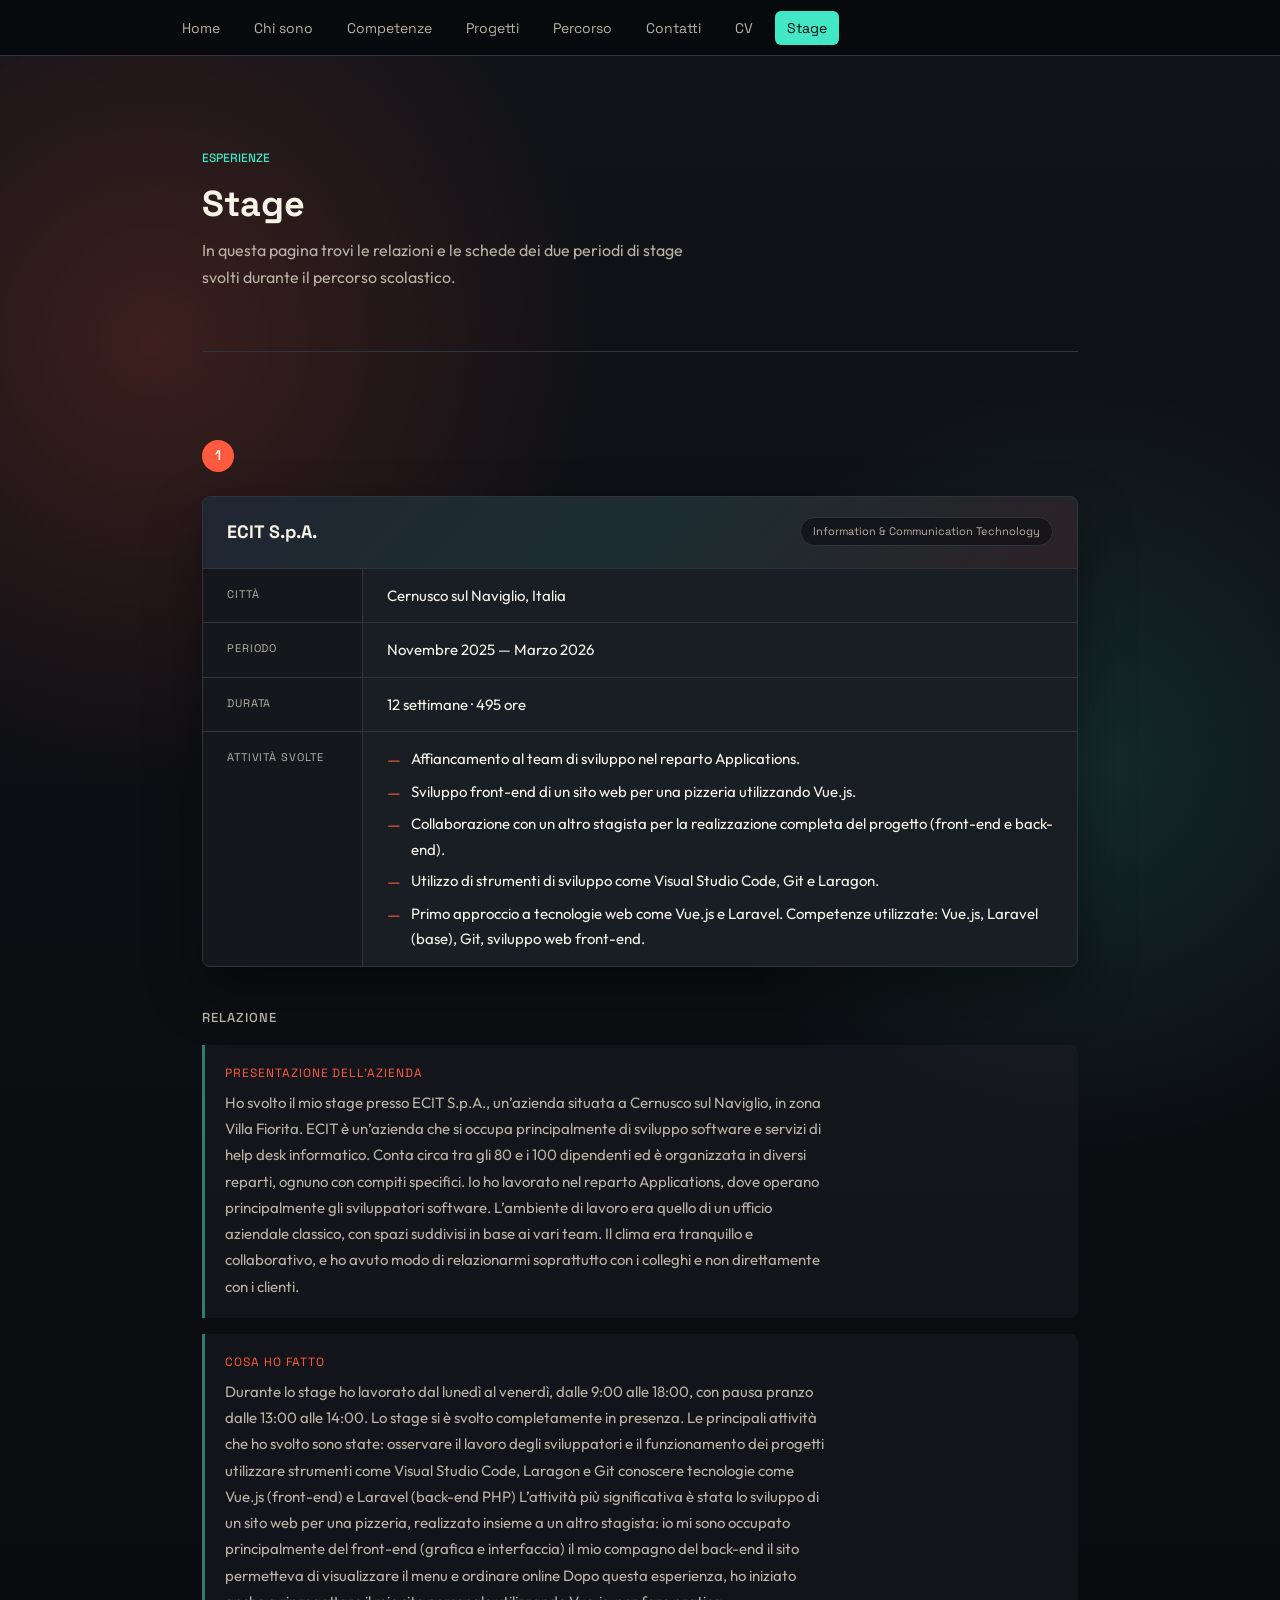
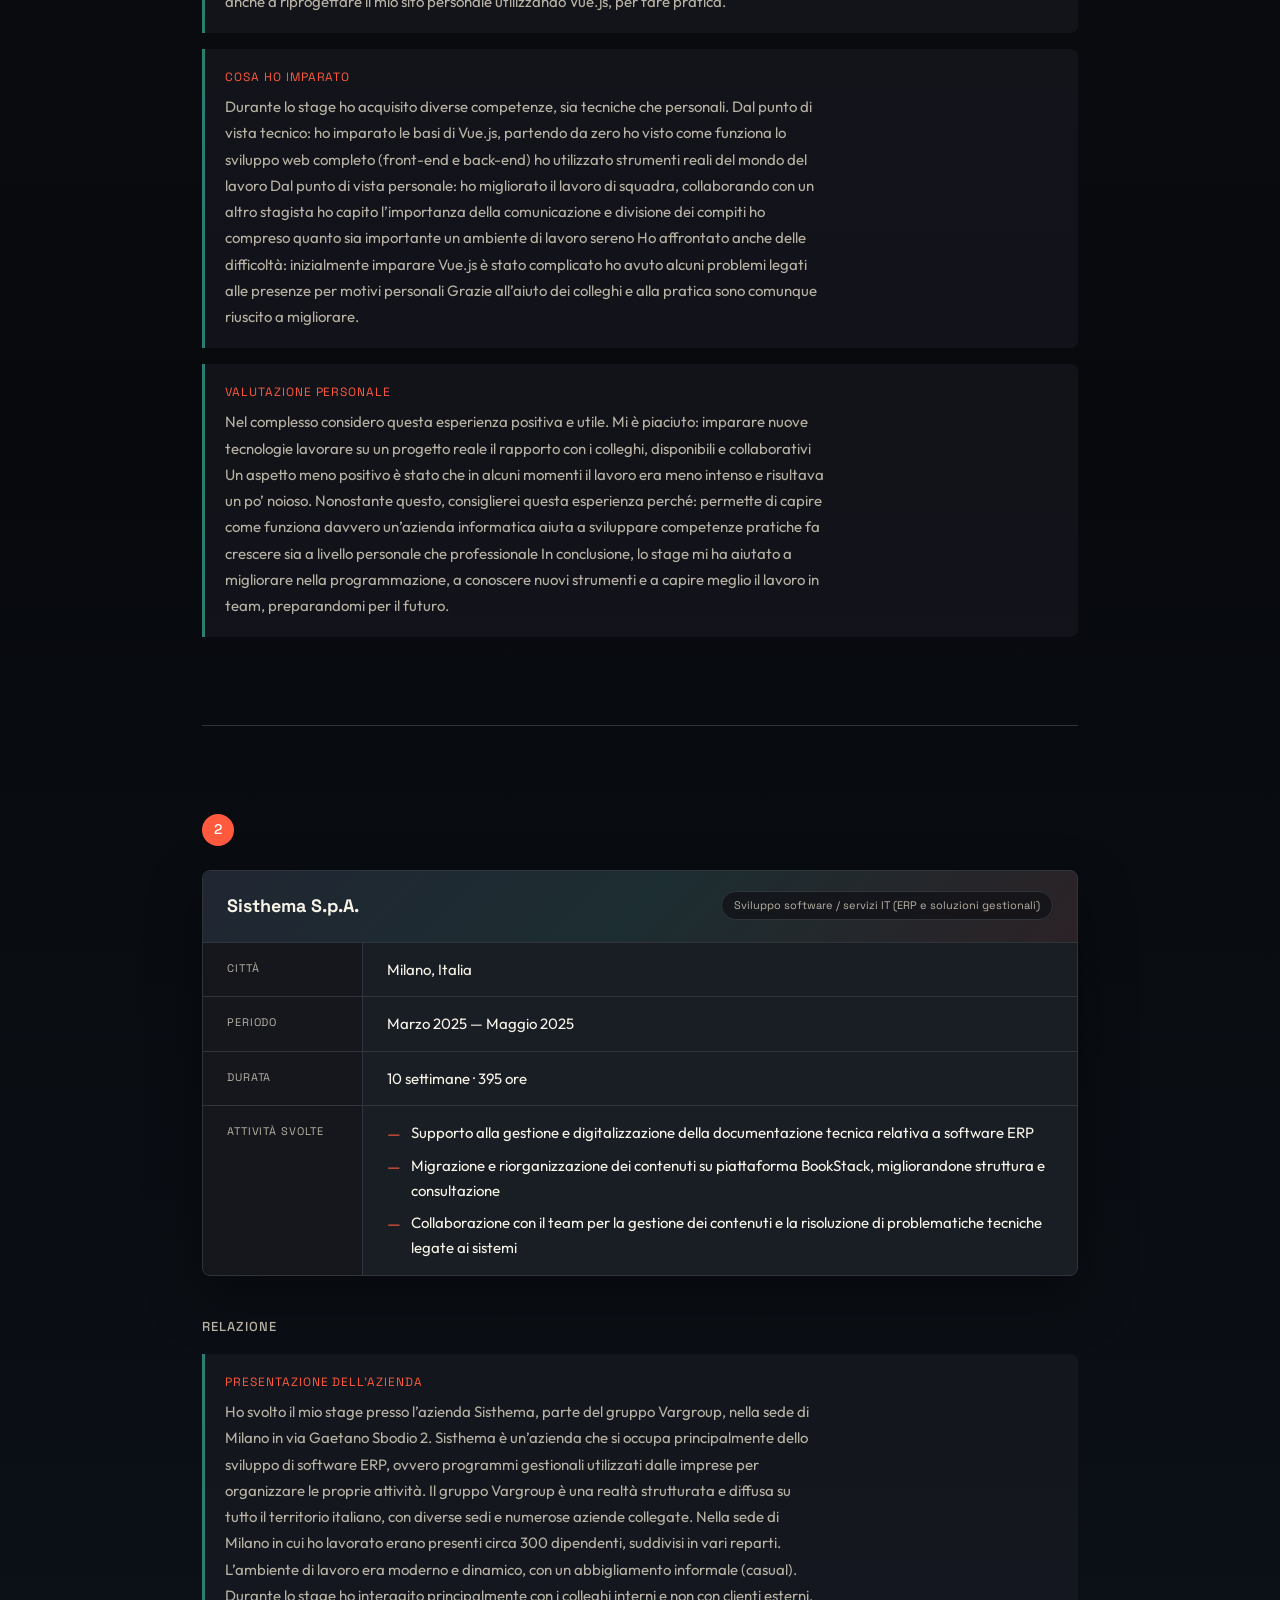
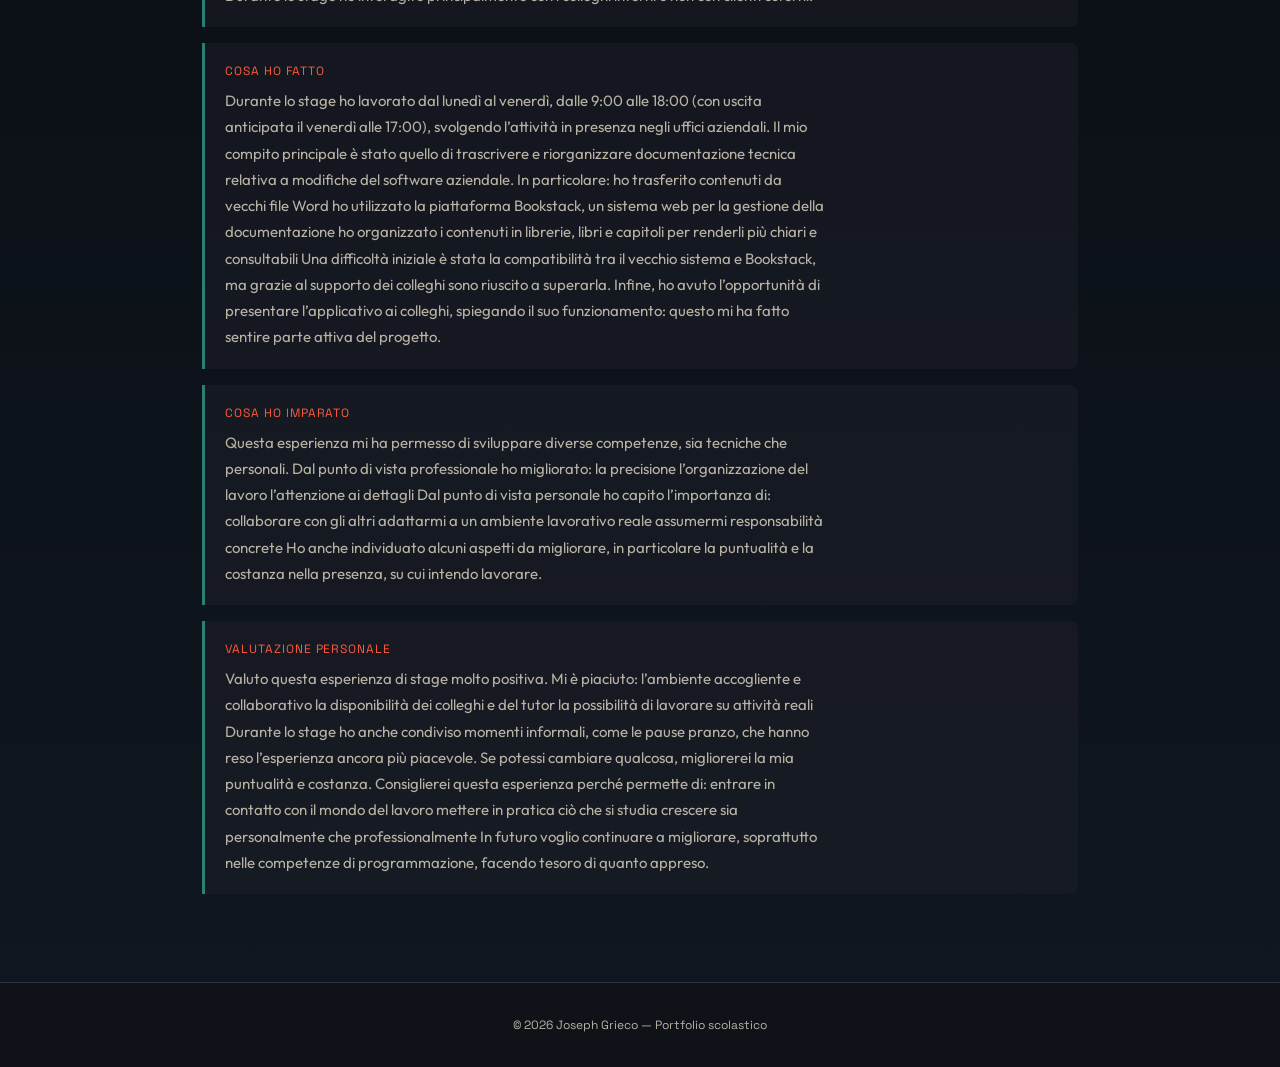
==== commit 6c3d9ee5: "Update" ====
--- a/stage.html
+++ b/stage.html
@@ -8,7 +8,8 @@
   <title>Joseph Grieco — Stage</title>
 
   <link rel="preconnect" href="https://fonts.googleapis.com">
-  <link href="https://fonts.googleapis.com/css2?family=IBM+Plex+Sans:wght@300;400;500&family=IBM+Plex+Mono:wght@400;500&display=swap" rel="stylesheet">
+  <link rel="preconnect" href="https://fonts.gstatic.com" crossorigin>
+  <link href="https://fonts.googleapis.com/css2?family=Outfit:wght@400;500;600;700&family=Space+Grotesk:wght@500;600;700&display=swap" rel="stylesheet">
   <link rel="stylesheet" href="style.css">
 </head>
 
--- a/style.css
+++ b/style.css
@@ -3,17 +3,22 @@
    Cambiarle qui le cambia su TUTTE le pagine
    ============================================= */
 :root {
-  --colore-sfondo:     #ffffff;
-  --colore-testo:      #1a1a1a;
-  --colore-testo-muto: #666666;
-  --colore-accento:    #2563eb;   /* ✏️ cambia questo colore con il tuo preferito */
-  --colore-bordo:      #e5e5e5;
-  --colore-card:       #f8f8f8;
-
-  --font-titoli: 'IBM Plex Mono', monospace;
-  --font-testo:  'IBM Plex Sans', sans-serif;
-
-  --larghezza-max: 760px;
+  --colore-sfondo:     #111318;
+  --colore-sfondo-2:   #07090d;
+  --colore-testo:      #f8f4e8;
+  --colore-testo-muto: #b7b2a3;
+  --colore-accento:    #ff5a3d;
+  --colore-accento-2:  #42e8c5;
+  --colore-accento-3:  #ffd166;
+  --colore-bordo:      #30343d;
+  --colore-card:       #191d24;
+  --colore-card-2:     #202632;
+  --colore-ombra:      rgba(0, 0, 0, 0.38);
+
+  --font-titoli: 'Space Grotesk', sans-serif;
+  --font-testo:  'Outfit', sans-serif;
+
+  --larghezza-max: 940px;
   --raggio:        8px;
 }
 
@@ -31,11 +36,15 @@
 }
 
 body {
-  background-color: var(--colore-sfondo);
+  background:
+    radial-gradient(circle at 12% 8%, rgba(255, 90, 61, 0.19), transparent 28rem),
+    radial-gradient(circle at 84% 18%, rgba(66, 232, 197, 0.13), transparent 24rem),
+    linear-gradient(180deg, var(--colore-sfondo), var(--colore-sfondo-2) 48%, #101720);
   color: var(--colore-testo);
   font-family: var(--font-testo);
   font-size: 16px;
   line-height: 1.7;
+  min-height: 100vh;
 }
 
 /* =============================================
@@ -44,7 +53,8 @@
 nav {
   position: sticky;
   top: 0;
-  background-color: var(--colore-sfondo);
+  background: rgba(7, 9, 13, 0.84);
+  backdrop-filter: blur(18px);
   border-bottom: 1px solid var(--colore-bordo);
   z-index: 100;
   padding: 0 32px;
@@ -53,24 +63,34 @@
 nav ul {
   list-style: none;
   display: flex;
-  gap: 32px;
+  gap: 10px;
   max-width: var(--larghezza-max);
   margin: 0 auto;
-  padding: 16px 0;
+  padding: 14px 0;
+  overflow-x: auto;
+  scrollbar-width: none;
+}
+
+nav ul::-webkit-scrollbar {
+  display: none;
 }
 
 nav a {
   text-decoration: none;
   color: var(--colore-testo-muto);
-  font-size: 13px;
-  font-family: var(--font-titoli);
-  letter-spacing: 0.05em;
-  transition: color 0.2s;
+  font-size: 14px;
+  font-family: var(--font-titoli);
+  letter-spacing: 0;
+  padding: 8px 12px;
+  border-radius: 6px;
+  transition: color 0.2s, background 0.2s;
+  white-space: nowrap;
 }
 
 nav a:hover,
 nav a.attivo {
-  color: var(--colore-accento);
+  color: var(--colore-sfondo-2);
+  background: var(--colore-accento-2);
 }
 
 /* =============================================
@@ -83,7 +103,7 @@
 }
 
 section {
-  padding: 80px 0;
+  padding: 88px 0;
   border-bottom: 1px solid var(--colore-bordo);
 }
 
@@ -96,19 +116,21 @@
    ============================================= */
 .etichetta {
   font-family: var(--font-titoli);
-  font-size: 11px;
-  letter-spacing: 0.12em;
+  font-size: 12px;
+  letter-spacing: 0;
   text-transform: uppercase;
-  color: var(--colore-accento);
-  margin-bottom: 24px;
+  color: var(--colore-accento-2);
+  margin-bottom: 18px;
+  font-weight: 500;
 }
 
 h1 {
   font-family: var(--font-titoli);
-  font-size: clamp(28px, 5vw, 42px);
-  font-weight: 500;
-  line-height: 1.2;
+  font-size: clamp(42px, 9vw, 86px);
+  font-weight: 700;
+  line-height: 0.95;
   margin-bottom: 16px;
+  color: var(--colore-testo);
 }
 
 /* h1 nella pagina stage è leggermente più piccolo */
@@ -118,15 +140,16 @@
 
 h2 {
   font-family: var(--font-titoli);
-  font-size: 22px;
-  font-weight: 500;
+  font-size: clamp(27px, 4vw, 42px);
+  font-weight: 700;
   margin-bottom: 8px;
+  color: var(--colore-testo);
 }
 
 h3 {
   font-family: var(--font-titoli);
   font-size: 15px;
-  font-weight: 500;
+  font-weight: 700;
   margin-bottom: 6px;
 }
 
@@ -143,11 +166,55 @@
    SEZIONE HERO (intestazione — solo index)
    ============================================= */
 #hero {
-  padding: 100px 0 80px;
+  min-height: calc(100vh - 62px);
+  padding: 96px 0 72px;
+  display: flex;
+  flex-direction: column;
+  justify-content: center;
+  position: relative;
+  z-index: 0;
+}
+
+#hero > :not(.hero-foto) {
+  position: relative;
+  z-index: 1;
+}
+
+.hero-foto {
+  position: absolute;
+  right: -46px;
+  bottom: 64px;
+  width: min(30vw, 240px);
+  aspect-ratio: 3 / 4;
+  border: 1px solid rgba(66, 232, 197, 0.28);
+  border-radius: 8px;
+  background:
+    linear-gradient(135deg, rgba(255, 90, 61, 0.12), transparent 54%),
+    repeating-linear-gradient(90deg, rgba(248, 244, 232, 0.08) 0 1px, transparent 1px 18px);
+  box-shadow: 18px 18px 0 rgba(255, 209, 102, 0.08);
+  overflow: hidden;
+  z-index: 0;
+}
+
+.hero-foto::after {
+  content: '';
+  position: absolute;
+  inset: 0;
+  background: linear-gradient(180deg, transparent 64%, rgba(7, 9, 13, 0.36));
+  pointer-events: none;
+}
+
+.hero-foto img {
+  width: 100%;
+  height: 100%;
+  display: block;
+  object-fit: cover;
+  object-position: center 18%;
+  filter: saturate(0.92) contrast(1.05);
 }
 
 #hero .sottotitolo {
-  font-size: 18px;
+  font-size: 20px;
   color: var(--colore-testo-muto);
   margin-bottom: 32px;
   max-width: 520px;
@@ -162,11 +229,12 @@
 
 .tag {
   font-family: var(--font-titoli);
-  font-size: 12px;
-  padding: 4px 12px;
-  border: 1px solid var(--colore-bordo);
-  border-radius: 100px;
-  color: var(--colore-testo-muto);
+  font-size: 13px;
+  padding: 7px 13px;
+  border: 1px solid rgba(66, 232, 197, 0.34);
+  border-radius: 6px;
+  color: var(--colore-testo);
+  background: rgba(66, 232, 197, 0.08);
 }
 
 /* =============================================
@@ -183,8 +251,11 @@
   display: flex;
   flex-direction: column;
   gap: 4px;
-  padding: 16px 0;
+  padding: 16px 18px;
   border-bottom: 1px solid var(--colore-bordo);
+  background: linear-gradient(135deg, rgba(32, 38, 50, 0.78), rgba(25, 29, 36, 0.5));
+  border-radius: var(--raggio);
+  margin-bottom: 10px;
 }
 
 .info-riga span:first-child {
@@ -211,10 +282,18 @@
 }
 
 .competenza-card {
-  background: var(--colore-card);
+  background: linear-gradient(145deg, var(--colore-card), rgba(32, 38, 50, 0.78));
   border: 1px solid var(--colore-bordo);
   border-radius: var(--raggio);
   padding: 20px;
+  box-shadow: 0 18px 42px var(--colore-ombra);
+  transition: transform 0.2s, border-color 0.2s, background 0.2s;
+}
+
+.competenza-card:hover {
+  transform: translateY(-3px);
+  border-color: rgba(66, 232, 197, 0.58);
+  background: linear-gradient(145deg, var(--colore-card-2), rgba(25, 29, 36, 0.92));
 }
 
 .competenza-card h3 {
@@ -224,16 +303,17 @@
 }
 
 .barra-contenitore {
-  background: var(--colore-bordo);
+  background: #111118;
   border-radius: 4px;
-  height: 4px;
+  height: 6px;
   overflow: hidden;
 }
 
 .barra {
   height: 100%;
-  background: var(--colore-accento);
+  background: linear-gradient(90deg, var(--colore-accento), var(--colore-accento-3), var(--colore-accento-2));
   border-radius: 4px;
+  box-shadow: 0 0 18px rgba(66, 232, 197, 0.34);
 }
 
 .livello-label {
@@ -257,16 +337,19 @@
   border: 1px solid var(--colore-bordo);
   border-radius: var(--raggio);
   overflow: hidden;
-  transition: border-color 0.2s;
+  background: linear-gradient(145deg, var(--colore-card), rgba(32, 38, 50, 0.84));
+  box-shadow: 0 22px 54px var(--colore-ombra);
+  transition: border-color 0.2s, transform 0.2s;
 }
 
 .progetto-card:hover {
-  border-color: var(--colore-accento);
+  border-color: var(--colore-accento-2);
+  transform: translateY(-4px);
 }
 
 .progetto-immagine {
   width: 100%;
-  height: 350px;
+  height: 390px;
   background: var(--colore-card);
   display: flex;
   align-items: center;
@@ -274,12 +357,23 @@
   font-family: var(--font-titoli);
   font-size: 12px;
   color: var(--colore-testo-muto);
+  border-bottom: 1px solid var(--colore-bordo);
   /* ✏️ puoi sostituire il colore di sfondo con un'immagine:
      background: url('immagine-progetto.jpg') center/cover; */
 }
 
+.progetto-immagine img {
+  filter: saturate(0.92) contrast(1.08);
+  transition: transform 0.35s, filter 0.35s;
+}
+
+.progetto-card:hover .progetto-immagine img {
+  transform: scale(1.03);
+  filter: saturate(1.08) contrast(1.12);
+}
+
 .progetto-corpo {
-  padding: 24px;
+  padding: 28px;
 }
 
 .progetto-meta {
@@ -292,11 +386,11 @@
 .badge {
   font-family: var(--font-titoli);
   font-size: 11px;
-  padding: 3px 10px;
-  border-radius: 4px;
-  background: var(--colore-card);
-  border: 1px solid var(--colore-bordo);
-  color: var(--colore-testo-muto);
+  padding: 5px 10px;
+  border-radius: 6px;
+  background: rgba(255, 209, 102, 0.12);
+  border: 1px solid rgba(255, 209, 102, 0.28);
+  color: var(--colore-testo);
 }
 
 .progetto-link {
@@ -387,12 +481,14 @@
   border-radius: var(--raggio);
   text-decoration: none;
   color: var(--colore-testo);
-  transition: border-color 0.2s, background 0.2s;
+  background: linear-gradient(135deg, var(--colore-card), rgba(32, 38, 50, 0.78));
+  transition: border-color 0.2s, background 0.2s, transform 0.2s;
 }
 
 .contatto-riga:hover {
-  border-color: var(--colore-accento);
-  background: var(--colore-card);
+  border-color: var(--colore-accento-2);
+  background: var(--colore-card-2);
+  transform: translateX(4px);
 }
 
 .contatto-icona {
@@ -409,7 +505,7 @@
   display: flex;
   align-items: center;
   justify-content: space-between;
-  background: var(--colore-card);
+  background: linear-gradient(135deg, var(--colore-card), rgba(66, 232, 197, 0.08), rgba(255, 90, 61, 0.08));
   border: 1px solid var(--colore-bordo);
   border-radius: var(--raggio);
   padding: 16px 24px;
@@ -428,21 +524,23 @@
   display: inline-flex;
   align-items: center;
   gap: 8px;
-  background: var(--colore-accento);
-  color: #fff;
+  background: linear-gradient(135deg, var(--colore-accento), #ff7b54);
+  color: #111318;
   text-decoration: none;
   font-family: var(--font-titoli);
   font-size: 12px;
-  letter-spacing: 0.05em;
+  letter-spacing: 0;
   padding: 10px 20px;
   border-radius: var(--raggio);
-  transition: opacity 0.2s;
+  box-shadow: 0 12px 24px rgba(255, 90, 61, 0.24);
+  transition: transform 0.2s, box-shadow 0.2s;
   white-space: nowrap;
 }
 
 .btn-scarica:hover {
-  opacity: 0.85;
-  color: #fff;
+  transform: translateY(-2px);
+  box-shadow: 0 16px 30px rgba(255, 90, 61, 0.32);
+  color: #111318;
 }
 
 .cv-blocco {
@@ -452,7 +550,7 @@
 .cv-blocco-titolo {
   font-family: var(--font-titoli);
   font-size: 11px;
-  letter-spacing: 0.12em;
+  letter-spacing: 0;
   text-transform: uppercase;
   color: var(--colore-accento);
   border-bottom: 1px solid var(--colore-bordo);
@@ -554,10 +652,12 @@
   border-radius: var(--raggio);
   overflow: hidden;
   margin-bottom: 40px;
+  background: var(--colore-card);
+  box-shadow: 0 22px 54px var(--colore-ombra);
 }
 
 .scheda-header {
-  background: var(--colore-card);
+  background: linear-gradient(135deg, var(--colore-card-2), rgba(66, 232, 197, 0.08), rgba(255, 90, 61, 0.08));
   border-bottom: 1px solid var(--colore-bordo);
   padding: 20px 24px;
   display: flex;
@@ -579,7 +679,7 @@
   border: 1px solid var(--colore-bordo);
   border-radius: 100px;
   color: var(--colore-testo-muto);
-  background: var(--colore-sfondo);
+  background: rgba(16, 16, 21, 0.72);
   white-space: nowrap;
 }
 
@@ -604,7 +704,7 @@
   letter-spacing: 0.08em;
   color: var(--colore-testo-muto);
   padding: 16px 24px;
-  background: var(--colore-card);
+  background: rgba(16, 16, 21, 0.44);
   border-right: 1px solid var(--colore-bordo);
   display: flex;
   align-items: flex-start;
@@ -662,8 +762,10 @@
 }
 
 .relazione-paragrafo {
-  border-left: 3px solid var(--colore-bordo);
-  padding-left: 20px;
+  border-left: 3px solid rgba(66, 232, 197, 0.5);
+  padding: 18px 20px;
+  background: rgba(34, 34, 45, 0.42);
+  border-radius: 0 var(--raggio) var(--raggio) 0;
 }
 
 .relazione-paragrafo .para-titolo {
@@ -691,6 +793,7 @@
   font-family: var(--font-titoli);
   font-size: 12px;
   color: var(--colore-testo-muto);
+  background: rgba(16, 16, 21, 0.64);
 }
 
 /* =============================================
@@ -699,6 +802,17 @@
 @media (max-width: 600px) {
   main  { padding: 0 20px; }
   nav   { padding: 0 20px; }
+  section { padding: 64px 0; }
+  #hero { min-height: auto; padding: 76px 0 64px; }
+  .hero-foto {
+    position: relative;
+    right: auto;
+    bottom: auto;
+    width: min(100%, 300px);
+    margin-top: 34px;
+    box-shadow: 12px 12px 0 rgba(255, 209, 102, 0.08);
+  }
+  .progetto-immagine { height: 260px; }
 
   /* index */
   .griglia-2col      { grid-template-columns: 1fr; }
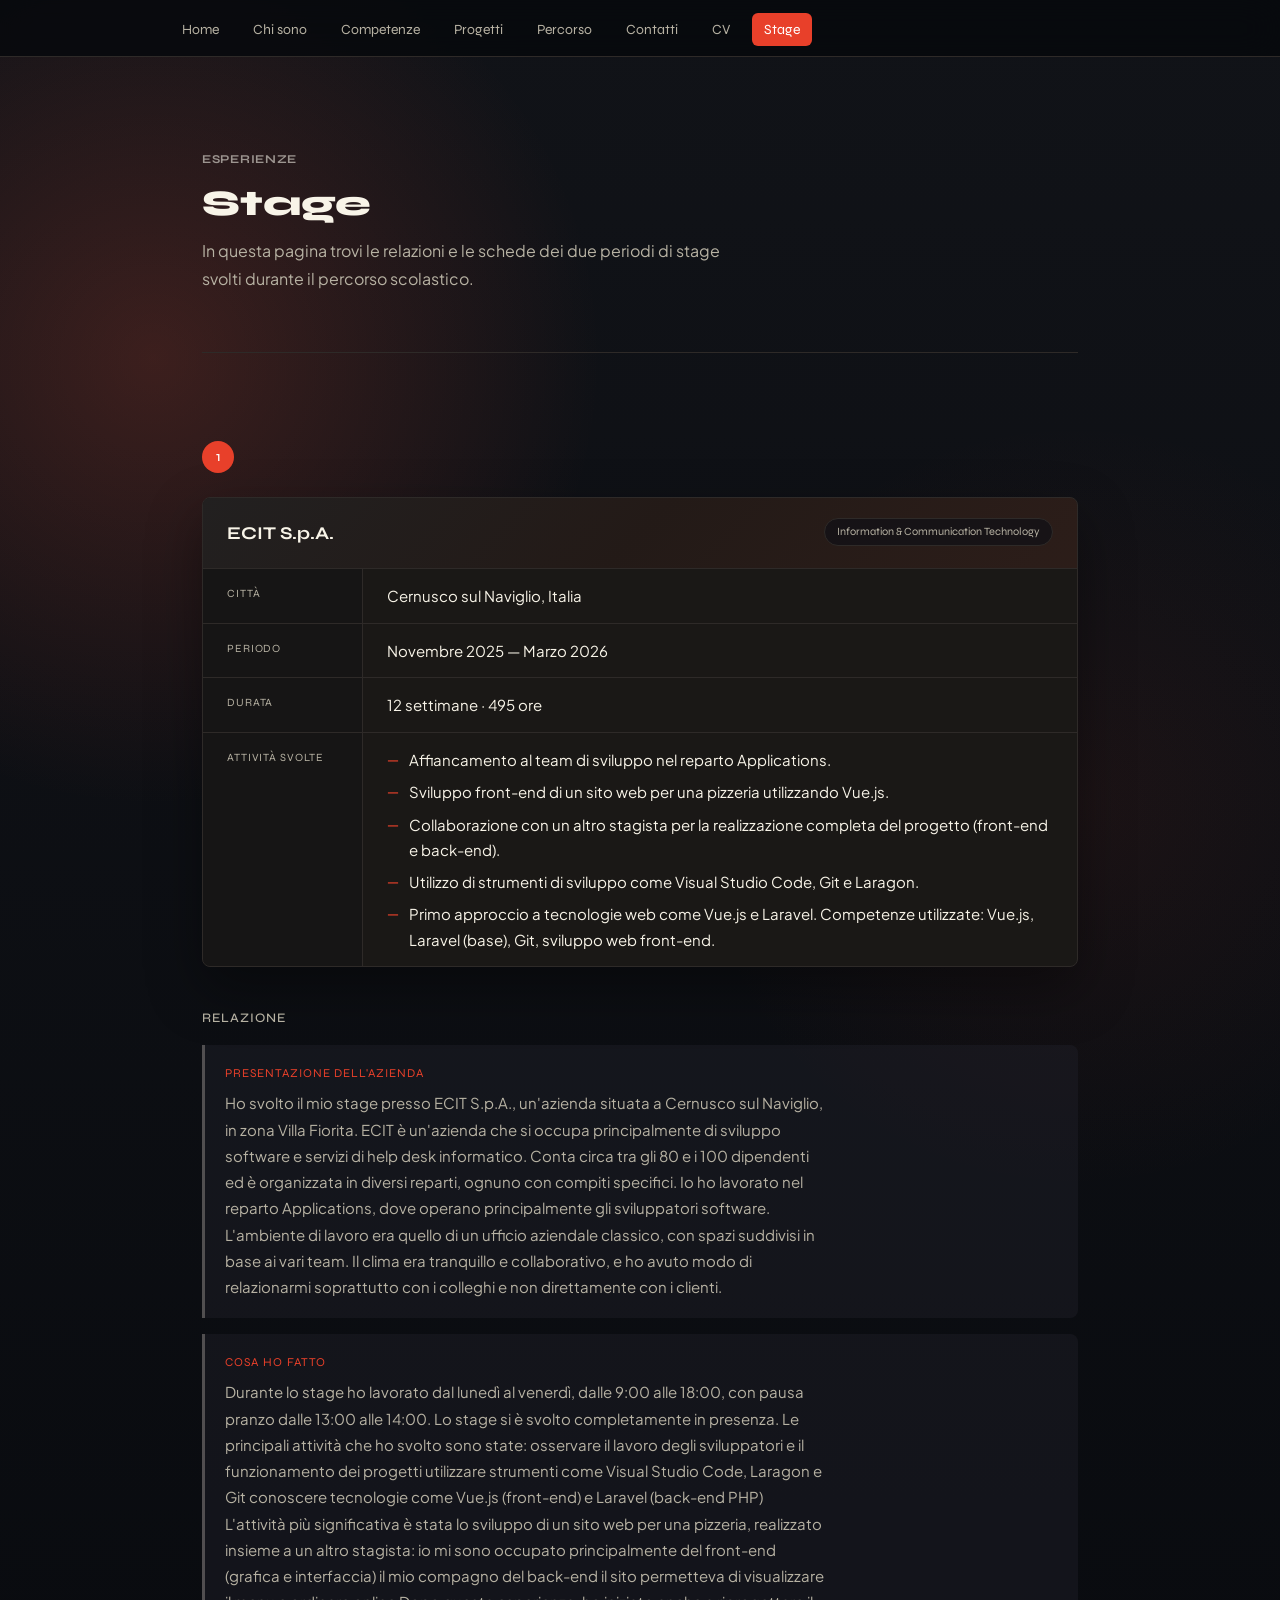
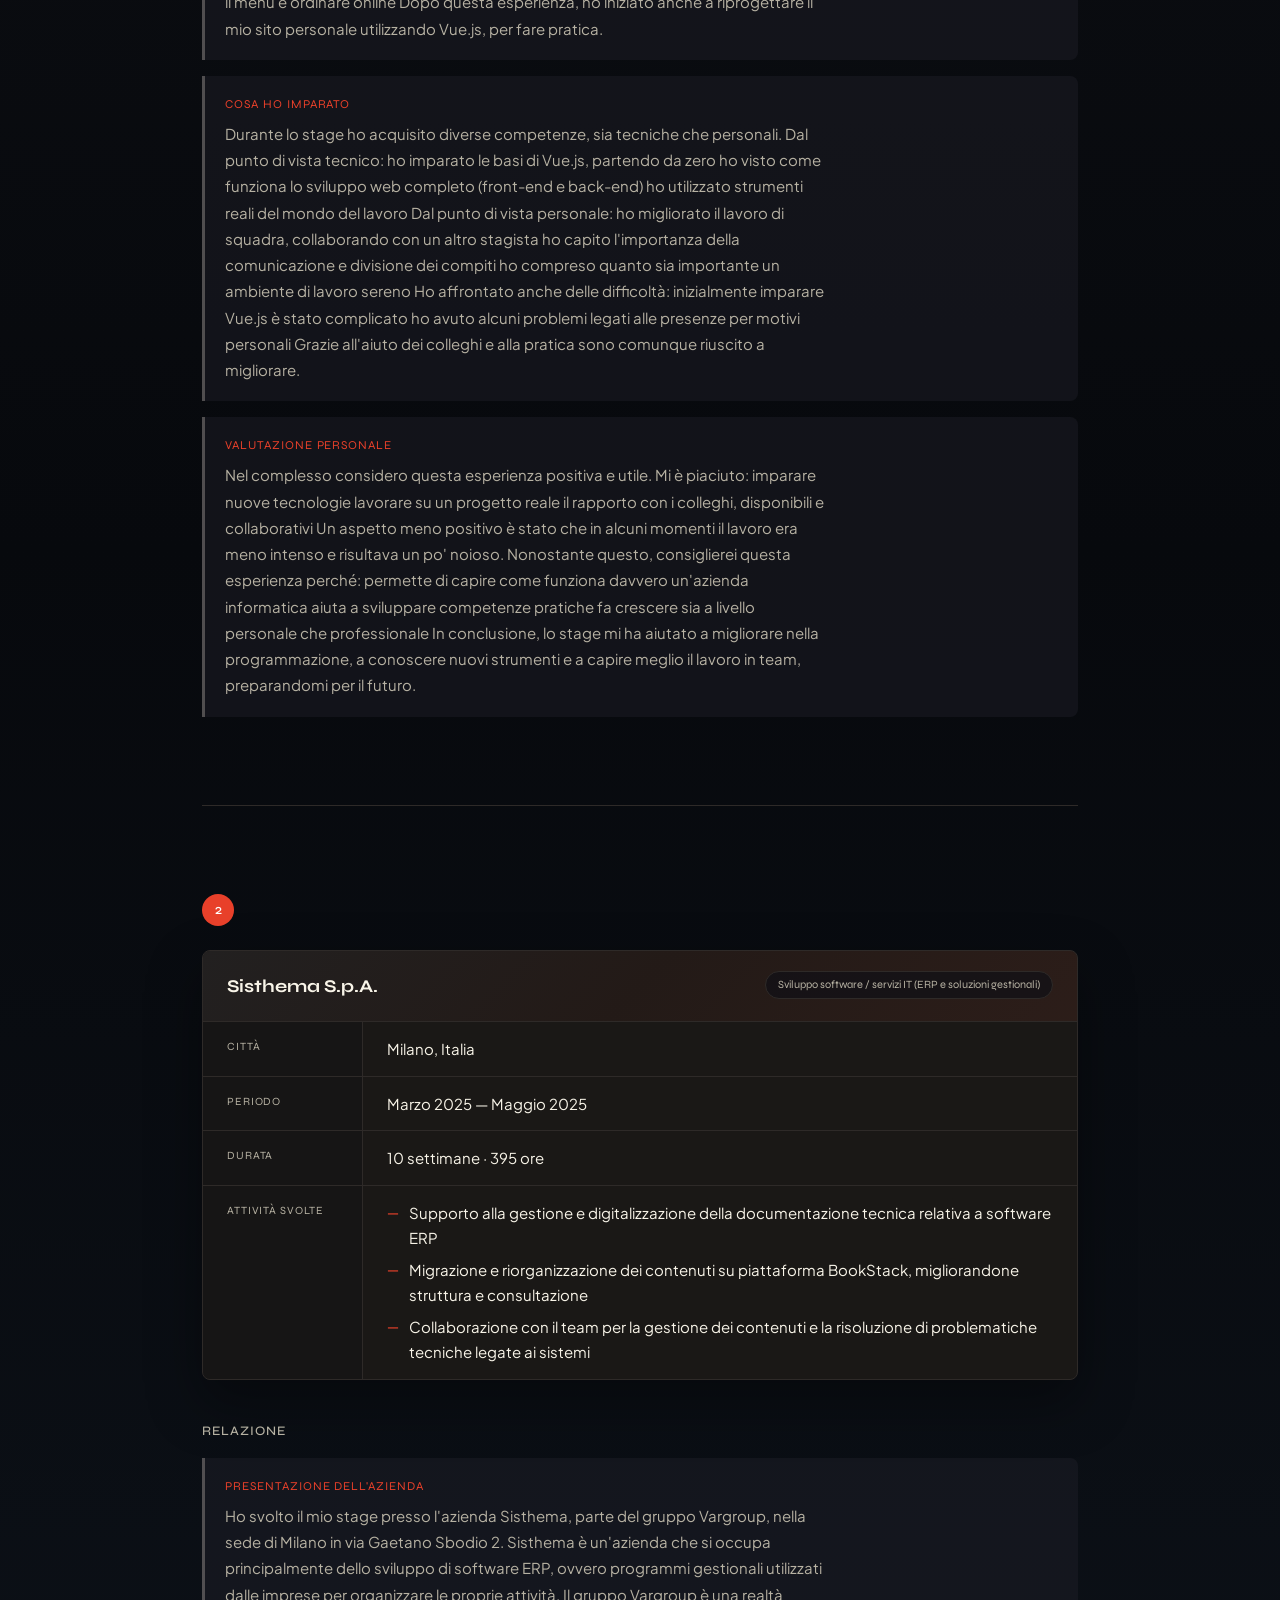
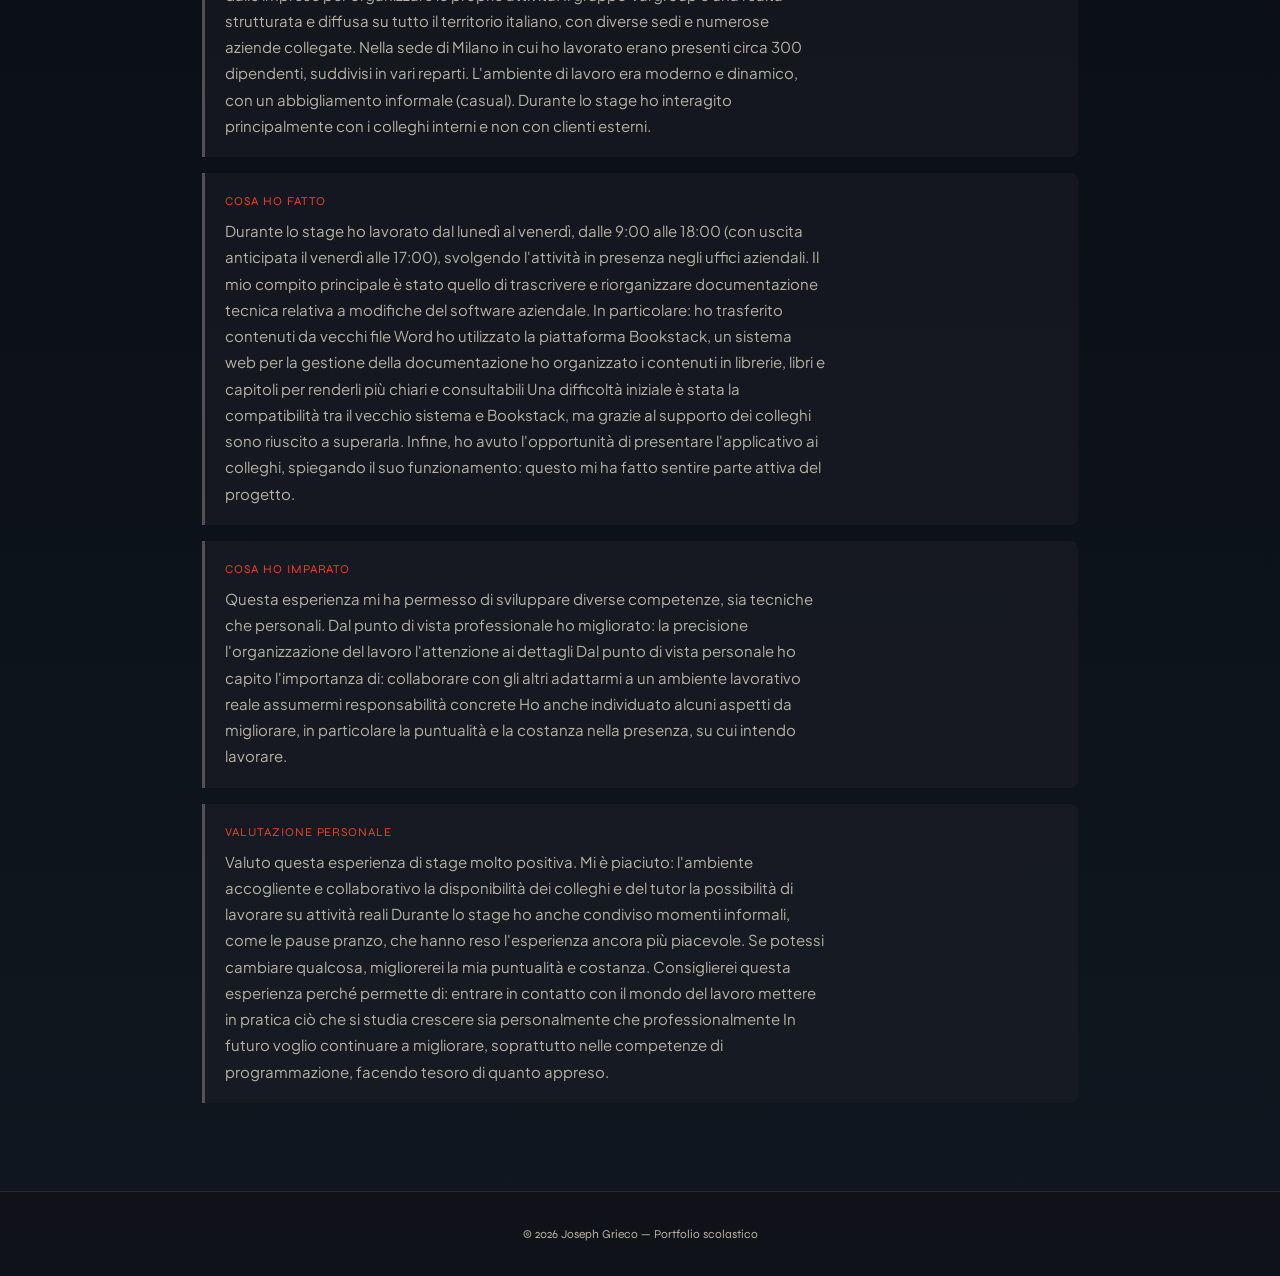
==== commit e1d1dc27: "sito aggiornato" ====
--- a/stage.html
+++ b/stage.html
@@ -4,12 +4,12 @@
   <meta charset="UTF-8" />
   <meta name="viewport" content="width=device-width, initial-scale=1.0"/>
 
-  <!-- ✏️ MODIFICA: cambia il titolo con il tuo nome -->
   <title>Joseph Grieco — Stage</title>
 
   <link rel="preconnect" href="https://fonts.googleapis.com">
   <link rel="preconnect" href="https://fonts.gstatic.com" crossorigin>
-  <link href="https://fonts.googleapis.com/css2?family=Outfit:wght@400;500;600;700&family=Space+Grotesk:wght@500;600;700&display=swap" rel="stylesheet">
+  <!-- Font aggiornati: Syne (titoli) + Plus Jakarta Sans (testo) -->
+  <link href="https://fonts.googleapis.com/css2?family=Syne:wght@600;700;800&family=Plus+Jakarta+Sans:wght@400;500;600;700&display=swap" rel="stylesheet">
   <link rel="stylesheet" href="style.css">
 </head>
 
@@ -18,7 +18,6 @@
   <!-- NAVIGAZIONE -->
   <nav>
     <ul>
-      <!-- ✏️ MODIFICA: stessi link del tuo portfolio -->
       <li><a href="./index.html">Home</a></li>
       <li><a href="index.html#chi-sono">Chi sono</a></li>
       <li><a href="./index.html#competenze">Competenze</a></li>
@@ -54,7 +53,6 @@
       <div class="scheda-azienda">
 
         <div class="scheda-header">
-          <!-- ✏️ MODIFICA: nome azienda e settore -->
           <h2>ECIT S.p.A.</h2>
           <span class="settore-badge">Information & Communication Technology</span>
         </div>
@@ -63,25 +61,21 @@
 
           <div class="scheda-riga">
             <span class="scheda-label">Città</span>
-            <!-- ✏️ MODIFICA -->
             <span class="scheda-valore">Cernusco sul Naviglio, Italia</span>
           </div>
 
           <div class="scheda-riga">
             <span class="scheda-label">Periodo</span>
-            <!-- ✏️ MODIFICA: quando hai fatto lo stage -->
             <span class="scheda-valore">Novembre 2025 — Marzo 2026</span>
           </div>
 
           <div class="scheda-riga">
             <span class="scheda-label">Durata</span>
-            <!-- ✏️ MODIFICA -->
             <span class="scheda-valore">12 settimane · 495 ore</span>
           </div>
 
           <div class="scheda-riga">
             <span class="scheda-label">Attività svolte</span>
-            <!-- ✏️ MODIFICA: aggiungi / rimuovi voci -->
             <ul class="attivita-lista">
               <li>Affiancamento al team di sviluppo nel reparto Applications.</li>
               <li>Sviluppo front-end di un sito web per una pizzeria utilizzando Vue.js.</li>
@@ -100,18 +94,14 @@
 
         <div class="relazione-testo">
 
-          <!-- ✏️ Ogni blocco è un paragrafo della relazione.
-               Puoi cambiare i titoli e scrivere il tuo testo dentro i tag <p>.
-               Puoi aggiungere altri paragrafi copiando il blocco sotto. -->
-
           <div class="relazione-paragrafo">
             <p class="para-titolo">Presentazione dell'azienda</p>
             <p>
-              Ho svolto il mio stage presso ECIT S.p.A., un’azienda situata a Cernusco sul Naviglio, in zona Villa Fiorita.
-
-ECIT è un’azienda che si occupa principalmente di sviluppo software e servizi di help desk informatico. Conta circa tra gli 80 e i 100 dipendenti ed è organizzata in diversi reparti, ognuno con compiti specifici.
-
-Io ho lavorato nel reparto Applications, dove operano principalmente gli sviluppatori software. L’ambiente di lavoro era quello di un ufficio aziendale classico, con spazi suddivisi in base ai vari team. Il clima era tranquillo e collaborativo, e ho avuto modo di relazionarmi soprattutto con i colleghi e non direttamente con i clienti.
+              Ho svolto il mio stage presso ECIT S.p.A., un'azienda situata a Cernusco sul Naviglio, in zona Villa Fiorita.
+
+ECIT è un'azienda che si occupa principalmente di sviluppo software e servizi di help desk informatico. Conta circa tra gli 80 e i 100 dipendenti ed è organizzata in diversi reparti, ognuno con compiti specifici.
+
+Io ho lavorato nel reparto Applications, dove operano principalmente gli sviluppatori software. L'ambiente di lavoro era quello di un ufficio aziendale classico, con spazi suddivisi in base ai vari team. Il clima era tranquillo e collaborativo, e ho avuto modo di relazionarmi soprattutto con i colleghi e non direttamente con i clienti.
             </p>
           </div>
 
@@ -126,7 +116,7 @@
 utilizzare strumenti come Visual Studio Code, Laragon e Git
 conoscere tecnologie come Vue.js (front-end) e Laravel (back-end PHP)
 
-L’attività più significativa è stata lo sviluppo di un sito web per una pizzeria, realizzato insieme a un altro stagista:
+L'attività più significativa è stata lo sviluppo di un sito web per una pizzeria, realizzato insieme a un altro stagista:
 
 io mi sono occupato principalmente del front-end (grafica e interfaccia)
 il mio compagno del back-end
@@ -150,7 +140,7 @@
 Dal punto di vista personale:
 
 ho migliorato il lavoro di squadra, collaborando con un altro stagista
-ho capito l’importanza della comunicazione e divisione dei compiti
+ho capito l'importanza della comunicazione e divisione dei compiti
 ho compreso quanto sia importante un ambiente di lavoro sereno
 
 Ho affrontato anche delle difficoltà:
@@ -158,7 +148,7 @@
 inizialmente imparare Vue.js è stato complicato
 ho avuto alcuni problemi legati alle presenze per motivi personali
 
-Grazie all’aiuto dei colleghi e alla pratica sono comunque riuscito a migliorare.
+Grazie all'aiuto dei colleghi e alla pratica sono comunque riuscito a migliorare.
             </p>
           </div>
 
@@ -173,11 +163,11 @@
 lavorare su un progetto reale
 il rapporto con i colleghi, disponibili e collaborativi
 
-Un aspetto meno positivo è stato che in alcuni momenti il lavoro era meno intenso e risultava un po’ noioso.
+Un aspetto meno positivo è stato che in alcuni momenti il lavoro era meno intenso e risultava un po' noioso.
 
 Nonostante questo, consiglierei questa esperienza perché:
 
-permette di capire come funziona davvero un’azienda informatica
+permette di capire come funziona davvero un'azienda informatica
 aiuta a sviluppare competenze pratiche
 fa crescere sia a livello personale che professionale
 
@@ -202,7 +192,6 @@
       <div class="scheda-azienda">
 
         <div class="scheda-header">
-          <!-- ✏️ MODIFICA: nome azienda e settore -->
           <h2>Sisthema S.p.A.</h2>
           <span class="settore-badge">Sviluppo software / servizi IT (ERP e soluzioni gestionali)</span>
         </div>
@@ -245,18 +234,18 @@
           <div class="relazione-paragrafo">
             <p class="para-titolo">Presentazione dell'azienda</p>
             <p>
-              Ho svolto il mio stage presso l’azienda Sisthema, parte del gruppo Vargroup, nella sede di Milano in via Gaetano Sbodio 2.
-
-Sisthema è un’azienda che si occupa principalmente dello sviluppo di software ERP, ovvero programmi gestionali utilizzati dalle imprese per organizzare le proprie attività. Il gruppo Vargroup è una realtà strutturata e diffusa su tutto il territorio italiano, con diverse sedi e numerose aziende collegate.
-
-Nella sede di Milano in cui ho lavorato erano presenti circa 300 dipendenti, suddivisi in vari reparti. L’ambiente di lavoro era moderno e dinamico, con un abbigliamento informale (casual). Durante lo stage ho interagito principalmente con i colleghi interni e non con clienti esterni.
+              Ho svolto il mio stage presso l'azienda Sisthema, parte del gruppo Vargroup, nella sede di Milano in via Gaetano Sbodio 2.
+
+Sisthema è un'azienda che si occupa principalmente dello sviluppo di software ERP, ovvero programmi gestionali utilizzati dalle imprese per organizzare le proprie attività. Il gruppo Vargroup è una realtà strutturata e diffusa su tutto il territorio italiano, con diverse sedi e numerose aziende collegate.
+
+Nella sede di Milano in cui ho lavorato erano presenti circa 300 dipendenti, suddivisi in vari reparti. L'ambiente di lavoro era moderno e dinamico, con un abbigliamento informale (casual). Durante lo stage ho interagito principalmente con i colleghi interni e non con clienti esterni.
             </p>
           </div>
 
           <div class="relazione-paragrafo">
             <p class="para-titolo">Cosa ho fatto</p>
             <p>
-              Durante lo stage ho lavorato dal lunedì al venerdì, dalle 9:00 alle 18:00 (con uscita anticipata il venerdì alle 17:00), svolgendo l’attività in presenza negli uffici aziendali.
+              Durante lo stage ho lavorato dal lunedì al venerdì, dalle 9:00 alle 18:00 (con uscita anticipata il venerdì alle 17:00), svolgendo l'attività in presenza negli uffici aziendali.
 
 Il mio compito principale è stato quello di trascrivere e riorganizzare documentazione tecnica relativa a modifiche del software aziendale. In particolare:
 
@@ -266,7 +255,7 @@
 
 Una difficoltà iniziale è stata la compatibilità tra il vecchio sistema e Bookstack, ma grazie al supporto dei colleghi sono riuscito a superarla.
 
-Infine, ho avuto l’opportunità di presentare l’applicativo ai colleghi, spiegando il suo funzionamento: questo mi ha fatto sentire parte attiva del progetto.
+Infine, ho avuto l'opportunità di presentare l'applicativo ai colleghi, spiegando il suo funzionamento: questo mi ha fatto sentire parte attiva del progetto.
             </p>
           </div>
 
@@ -278,10 +267,10 @@
 Dal punto di vista professionale ho migliorato:
 
 la precisione
-l’organizzazione del lavoro
-l’attenzione ai dettagli
-
-Dal punto di vista personale ho capito l’importanza di:
+l'organizzazione del lavoro
+l'attenzione ai dettagli
+
+Dal punto di vista personale ho capito l'importanza di:
 
 collaborare con gli altri
 adattarmi a un ambiente lavorativo reale
@@ -298,11 +287,11 @@
 
 Mi è piaciuto:
 
-l’ambiente accogliente e collaborativo
+l'ambiente accogliente e collaborativo
 la disponibilità dei colleghi e del tutor
 la possibilità di lavorare su attività reali
 
-Durante lo stage ho anche condiviso momenti informali, come le pause pranzo, che hanno reso l’esperienza ancora più piacevole.
+Durante lo stage ho anche condiviso momenti informali, come le pause pranzo, che hanno reso l'esperienza ancora più piacevole.
 
 Se potessi cambiare qualcosa, migliorerei la mia puntualità e costanza.
 
@@ -324,9 +313,8 @@
   </main>
 
   <footer>
-    <!-- ✏️ MODIFICA: il tuo nome -->
     © 2026 Joseph Grieco — Portfolio scolastico
   </footer>
 
 </body>
-</html>
+</html>
--- a/style.css
+++ b/style.css
@@ -7,16 +7,16 @@
   --colore-sfondo-2:   #07090d;
   --colore-testo:      #f8f4e8;
   --colore-testo-muto: #b7b2a3;
-  --colore-accento:    #ff5a3d;
-  --colore-accento-2:  #42e8c5;
-  --colore-accento-3:  #ffd166;
-  --colore-bordo:      #30343d;
-  --colore-card:       #191d24;
-  --colore-card-2:     #202632;
+  --colore-accento:    #e8402a;   /* rosso principale */
+  --colore-accento-2:  #9c9590;   /* grigio caldo — etichette, hover */
+  --colore-accento-3:  #c8c0b8;   /* grigio chiaro — badge, dettagli */
+  --colore-bordo:      #2e2a28;
+  --colore-card:       #1a1816;
+  --colore-card-2:     #222020;
   --colore-ombra:      rgba(0, 0, 0, 0.38);
 
-  --font-titoli: 'Space Grotesk', sans-serif;
-  --font-testo:  'Outfit', sans-serif;
+  --font-titoli: 'Syne', sans-serif;
+  --font-testo:  'Plus Jakarta Sans', sans-serif;
 
   --larghezza-max: 940px;
   --raggio:        8px;
@@ -38,7 +38,7 @@
 body {
   background:
     radial-gradient(circle at 12% 8%, rgba(255, 90, 61, 0.19), transparent 28rem),
-    radial-gradient(circle at 84% 18%, rgba(66, 232, 197, 0.13), transparent 24rem),
+    radial-gradient(circle at 84% 18%, rgba(180, 60, 40, 0.09), transparent 24rem),
     linear-gradient(180deg, var(--colore-sfondo), var(--colore-sfondo-2) 48%, #101720);
   color: var(--colore-testo);
   font-family: var(--font-testo);
@@ -89,8 +89,8 @@
 
 nav a:hover,
 nav a.attivo {
-  color: var(--colore-sfondo-2);
-  background: var(--colore-accento-2);
+  color: #fff;
+  background: var(--colore-accento);
 }
 
 /* =============================================
@@ -117,17 +117,17 @@
 .etichetta {
   font-family: var(--font-titoli);
   font-size: 12px;
-  letter-spacing: 0;
+  letter-spacing: 0.06em;
   text-transform: uppercase;
   color: var(--colore-accento-2);
   margin-bottom: 18px;
-  font-weight: 500;
+  font-weight: 700;
 }
 
 h1 {
   font-family: var(--font-titoli);
   font-size: clamp(42px, 9vw, 86px);
-  font-weight: 700;
+  font-weight: 800;
   line-height: 0.95;
   margin-bottom: 16px;
   color: var(--colore-testo);
@@ -186,12 +186,12 @@
   bottom: 64px;
   width: min(30vw, 240px);
   aspect-ratio: 3 / 4;
-  border: 1px solid rgba(66, 232, 197, 0.28);
+  border: 1px solid rgba(180, 60, 40, 0.28);
   border-radius: 8px;
   background:
     linear-gradient(135deg, rgba(255, 90, 61, 0.12), transparent 54%),
     repeating-linear-gradient(90deg, rgba(248, 244, 232, 0.08) 0 1px, transparent 1px 18px);
-  box-shadow: 18px 18px 0 rgba(255, 209, 102, 0.08);
+  box-shadow: 18px 18px 0 rgba(155, 149, 144, 0.07);
   overflow: hidden;
   z-index: 0;
 }
@@ -231,10 +231,10 @@
   font-family: var(--font-titoli);
   font-size: 13px;
   padding: 7px 13px;
-  border: 1px solid rgba(66, 232, 197, 0.34);
+  border: 1px solid rgba(155, 149, 144, 0.38);
   border-radius: 6px;
   color: var(--colore-testo);
-  background: rgba(66, 232, 197, 0.08);
+  background: rgba(155, 149, 144, 0.10);
 }
 
 /* =============================================
@@ -292,7 +292,7 @@
 
 .competenza-card:hover {
   transform: translateY(-3px);
-  border-color: rgba(66, 232, 197, 0.58);
+  border-color: rgba(155, 149, 144, 0.45);
   background: linear-gradient(145deg, var(--colore-card-2), rgba(25, 29, 36, 0.92));
 }
 
@@ -313,7 +313,7 @@
   height: 100%;
   background: linear-gradient(90deg, var(--colore-accento), var(--colore-accento-3), var(--colore-accento-2));
   border-radius: 4px;
-  box-shadow: 0 0 18px rgba(66, 232, 197, 0.34);
+  box-shadow: 0 0 18px rgba(180, 60, 40, 0.28);
 }
 
 .livello-label {
@@ -358,8 +358,7 @@
   font-size: 12px;
   color: var(--colore-testo-muto);
   border-bottom: 1px solid var(--colore-bordo);
-  /* ✏️ puoi sostituire il colore di sfondo con un'immagine:
-     background: url('immagine-progetto.jpg') center/cover; */
+  overflow: hidden;
 }
 
 .progetto-immagine img {
@@ -388,8 +387,8 @@
   font-size: 11px;
   padding: 5px 10px;
   border-radius: 6px;
-  background: rgba(255, 209, 102, 0.12);
-  border: 1px solid rgba(255, 209, 102, 0.28);
+  background: rgba(155, 149, 144, 0.12);
+  border: 1px solid rgba(155, 149, 144, 0.28);
   color: var(--colore-testo);
 }
 
@@ -407,7 +406,136 @@
 }
 
 /* =============================================
-   SEZIONE PERCORSO — timeline
+   SEZIONE PERCORSO SCOLASTICO
+   ============================================= */
+.percorso-wrapper {
+  margin-top: 40px;
+  display: grid;
+  grid-template-columns: 320px 1fr;
+  gap: 48px;
+  align-items: start;
+}
+
+.percorso-immagine-contenitore {
+  position: relative;
+  border-radius: var(--raggio);
+  overflow: hidden;
+  border: 1px solid var(--colore-bordo);
+  box-shadow:
+    0 24px 56px var(--colore-ombra),
+    8px 8px 0 rgba(180, 60, 40, 0.10);
+  transition: transform 0.3s, box-shadow 0.3s;
+}
+
+.percorso-immagine-contenitore:hover {
+  transform: translateY(-4px);
+  box-shadow:
+    0 32px 64px var(--colore-ombra),
+    10px 10px 0 rgba(180, 60, 40, 0.18);
+}
+
+.percorso-immagine-contenitore img {
+  width: 100%;
+  display: block;
+  filter: saturate(0.95) contrast(1.04);
+}
+
+/* Badge decorativo sull'immagine */
+.percorso-immagine-contenitore::before {
+  content: 'Percorso scolastico';
+  position: absolute;
+  bottom: 14px;
+  left: 14px;
+  font-family: var(--font-titoli);
+  font-size: 11px;
+  font-weight: 700;
+  text-transform: uppercase;
+  letter-spacing: 0.06em;
+  color: #fff;
+  background: rgba(180, 60, 40, 0.88);
+  backdrop-filter: blur(8px);
+  padding: 6px 12px;
+  border-radius: 6px;
+  z-index: 2;
+}
+
+.percorso-testo {
+  display: flex;
+  flex-direction: column;
+  gap: 20px;
+}
+
+/* Card anni del percorso */
+.percorso-anno {
+  display: grid;
+  grid-template-columns: 90px 1fr;
+  gap: 16px;
+  padding: 18px 20px;
+  border: 1px solid var(--colore-bordo);
+  border-radius: var(--raggio);
+  background: linear-gradient(145deg, var(--colore-card), rgba(32, 38, 50, 0.6));
+  transition: border-color 0.2s, transform 0.2s;
+  position: relative;
+  overflow: hidden;
+}
+
+.percorso-anno::before {
+  content: '';
+  position: absolute;
+  left: 0;
+  top: 0;
+  bottom: 0;
+  width: 3px;
+  background: var(--colore-accento-2);
+  border-radius: 3px 0 0 3px;
+}
+
+.percorso-anno:hover {
+  border-color: rgba(155, 149, 144, 0.45);
+  transform: translateX(4px);
+}
+
+.percorso-anno-label {
+  font-family: var(--font-titoli);
+  font-size: 11px;
+  font-weight: 700;
+  text-transform: uppercase;
+  letter-spacing: 0.06em;
+  color: var(--colore-accento-2);
+  padding-top: 2px;
+}
+
+.percorso-anno-testo {
+  font-size: 14px;
+  color: var(--colore-testo-muto);
+  line-height: 1.65;
+  max-width: none;
+}
+
+.percorso-anno-testo strong {
+  color: var(--colore-testo);
+  font-weight: 600;
+}
+
+/* Riga conclusiva */
+.percorso-conclusione {
+  margin-top: 4px;
+  padding: 20px 24px;
+  background: linear-gradient(135deg, rgba(180, 60, 40, 0.10), rgba(255, 90, 61, 0.08));
+  border: 1px solid rgba(180, 60, 40, 0.28);
+  border-radius: var(--raggio);
+  font-size: 14px;
+  color: var(--colore-testo-muto);
+  line-height: 1.7;
+  max-width: none;
+}
+
+.percorso-conclusione strong {
+  color: var(--colore-testo);
+}
+
+/* =============================================
+   SEZIONE CV — timeline
    ============================================= */
 .timeline {
   margin-top: 32px;
@@ -505,7 +633,7 @@
   display: flex;
   align-items: center;
   justify-content: space-between;
-  background: linear-gradient(135deg, var(--colore-card), rgba(66, 232, 197, 0.08), rgba(255, 90, 61, 0.08));
+  background: linear-gradient(135deg, var(--colore-card), rgba(180, 60, 40, 0.06), rgba(255, 90, 61, 0.08));
   border: 1px solid var(--colore-bordo);
   border-radius: var(--raggio);
   padding: 16px 24px;
@@ -657,7 +785,7 @@
 }
 
 .scheda-header {
-  background: linear-gradient(135deg, var(--colore-card-2), rgba(66, 232, 197, 0.08), rgba(255, 90, 61, 0.08));
+  background: linear-gradient(135deg, var(--colore-card-2), rgba(180, 60, 40, 0.06), rgba(255, 90, 61, 0.08));
   border-bottom: 1px solid var(--colore-bordo);
   padding: 20px 24px;
   display: flex;
@@ -762,7 +890,7 @@
 }
 
 .relazione-paragrafo {
-  border-left: 3px solid rgba(66, 232, 197, 0.5);
+  border-left: 3px solid rgba(155, 149, 144, 0.45);
   padding: 18px 20px;
   background: rgba(34, 34, 45, 0.42);
   border-radius: 0 var(--raggio) var(--raggio) 0;
@@ -780,7 +908,6 @@
 .relazione-paragrafo p {
   font-size: 15px;
   line-height: 1.75;
-  /* ✏️ il testo della relazione va qui */
 }
 
 /* =============================================
@@ -810,19 +937,21 @@
     bottom: auto;
     width: min(100%, 300px);
     margin-top: 34px;
-    box-shadow: 12px 12px 0 rgba(255, 209, 102, 0.08);
+    box-shadow: 12px 12px 0 rgba(155, 149, 144, 0.07);
   }
   .progetto-immagine { height: 260px; }
 
   /* index */
-  .griglia-2col      { grid-template-columns: 1fr; }
-  .timeline-item     { grid-template-columns: 70px 1fr; }
-  .cv-riga           { grid-template-columns: 1fr; gap: 4px; }
-  .cv-periodo        { padding-top: 0; }
-  .cv-download-bar   { flex-direction: column; align-items: flex-start; }
+  .griglia-2col        { grid-template-columns: 1fr; }
+  .percorso-wrapper    { grid-template-columns: 1fr; }
+  .timeline-item       { grid-template-columns: 70px 1fr; }
+  .cv-riga             { grid-template-columns: 1fr; gap: 4px; }
+  .cv-periodo          { padding-top: 0; }
+  .cv-download-bar     { flex-direction: column; align-items: flex-start; }
 
   /* stage */
-  .scheda-riga       { grid-template-columns: 1fr; }
-  .scheda-label      { border-right: none; border-bottom: 1px solid var(--colore-bordo); }
-  .scheda-header     { flex-direction: column; gap: 8px; }
-}
+  .scheda-riga         { grid-template-columns: 1fr; }
+  .scheda-label        { border-right: none; border-bottom: 1px solid var(--colore-bordo); }
+  .scheda-header       { flex-direction: column; gap: 8px; }
+  .percorso-anno       { grid-template-columns: 1fr; }
+}
